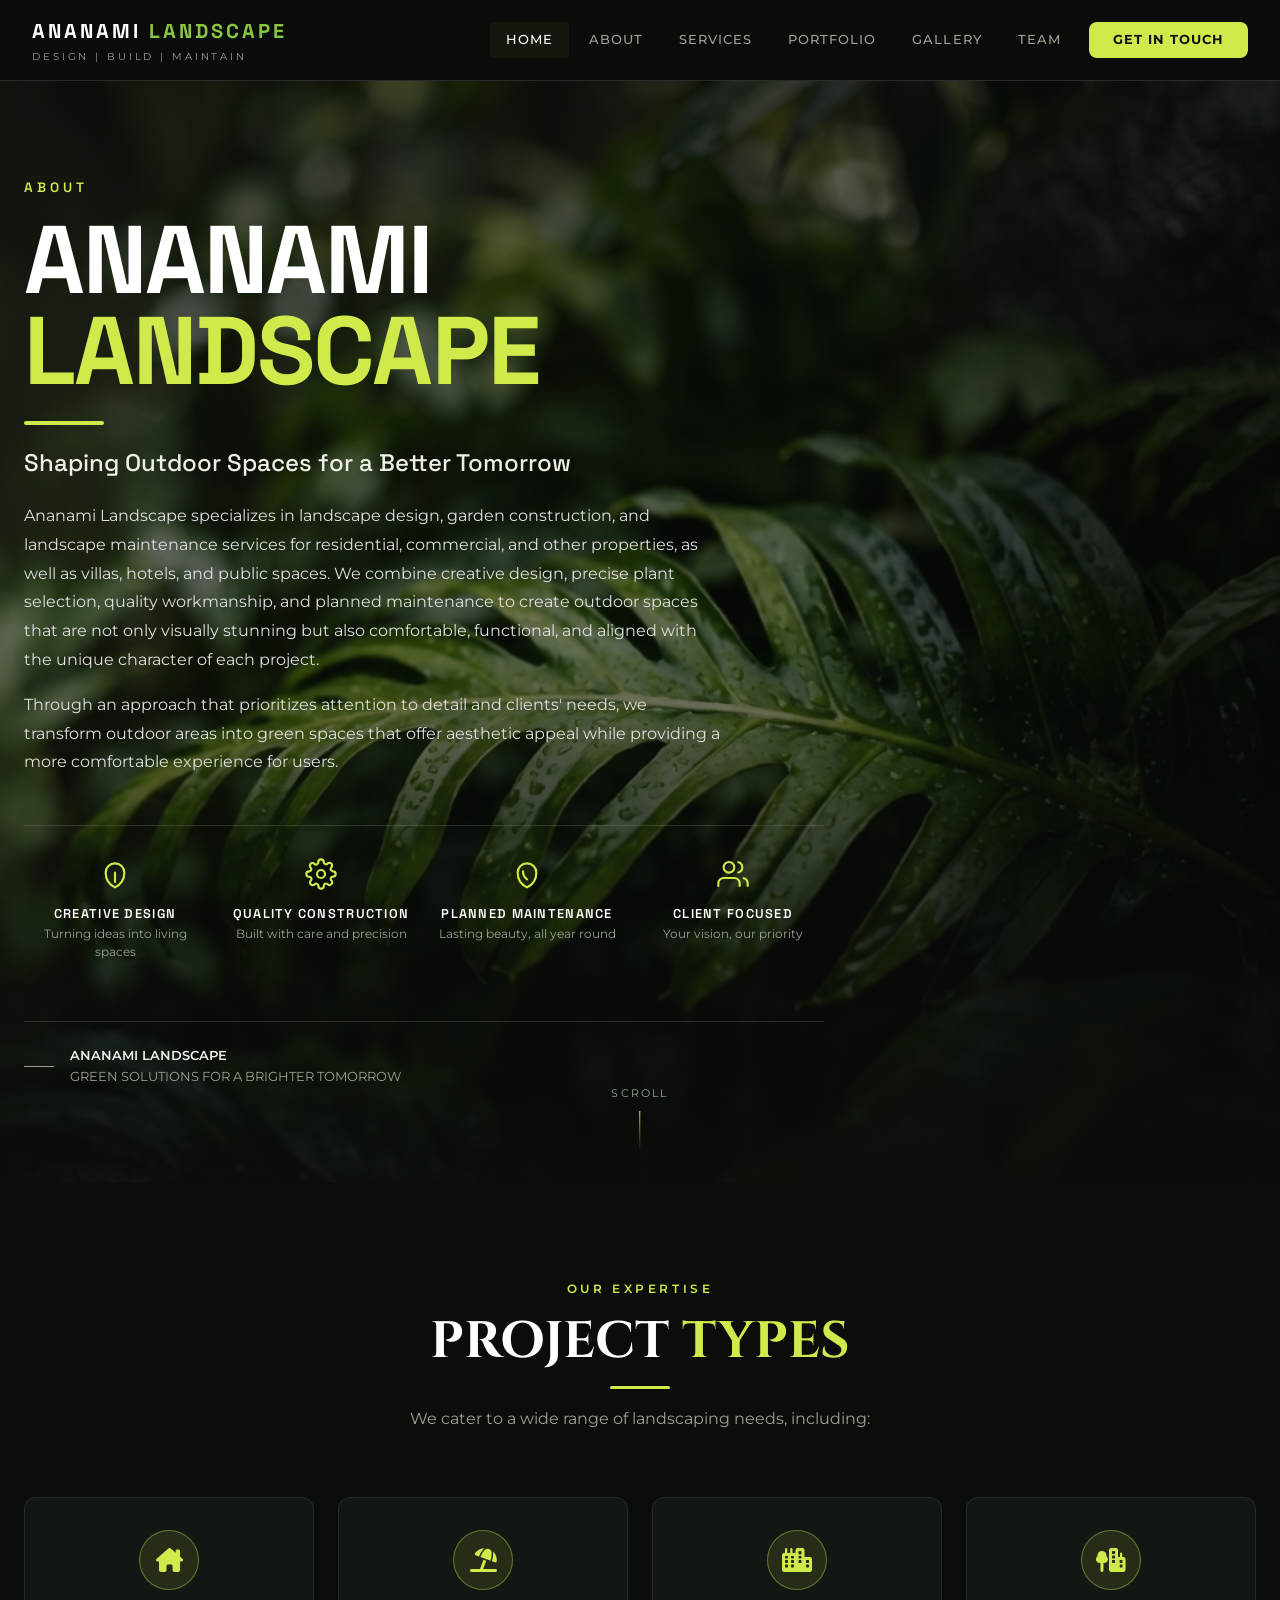
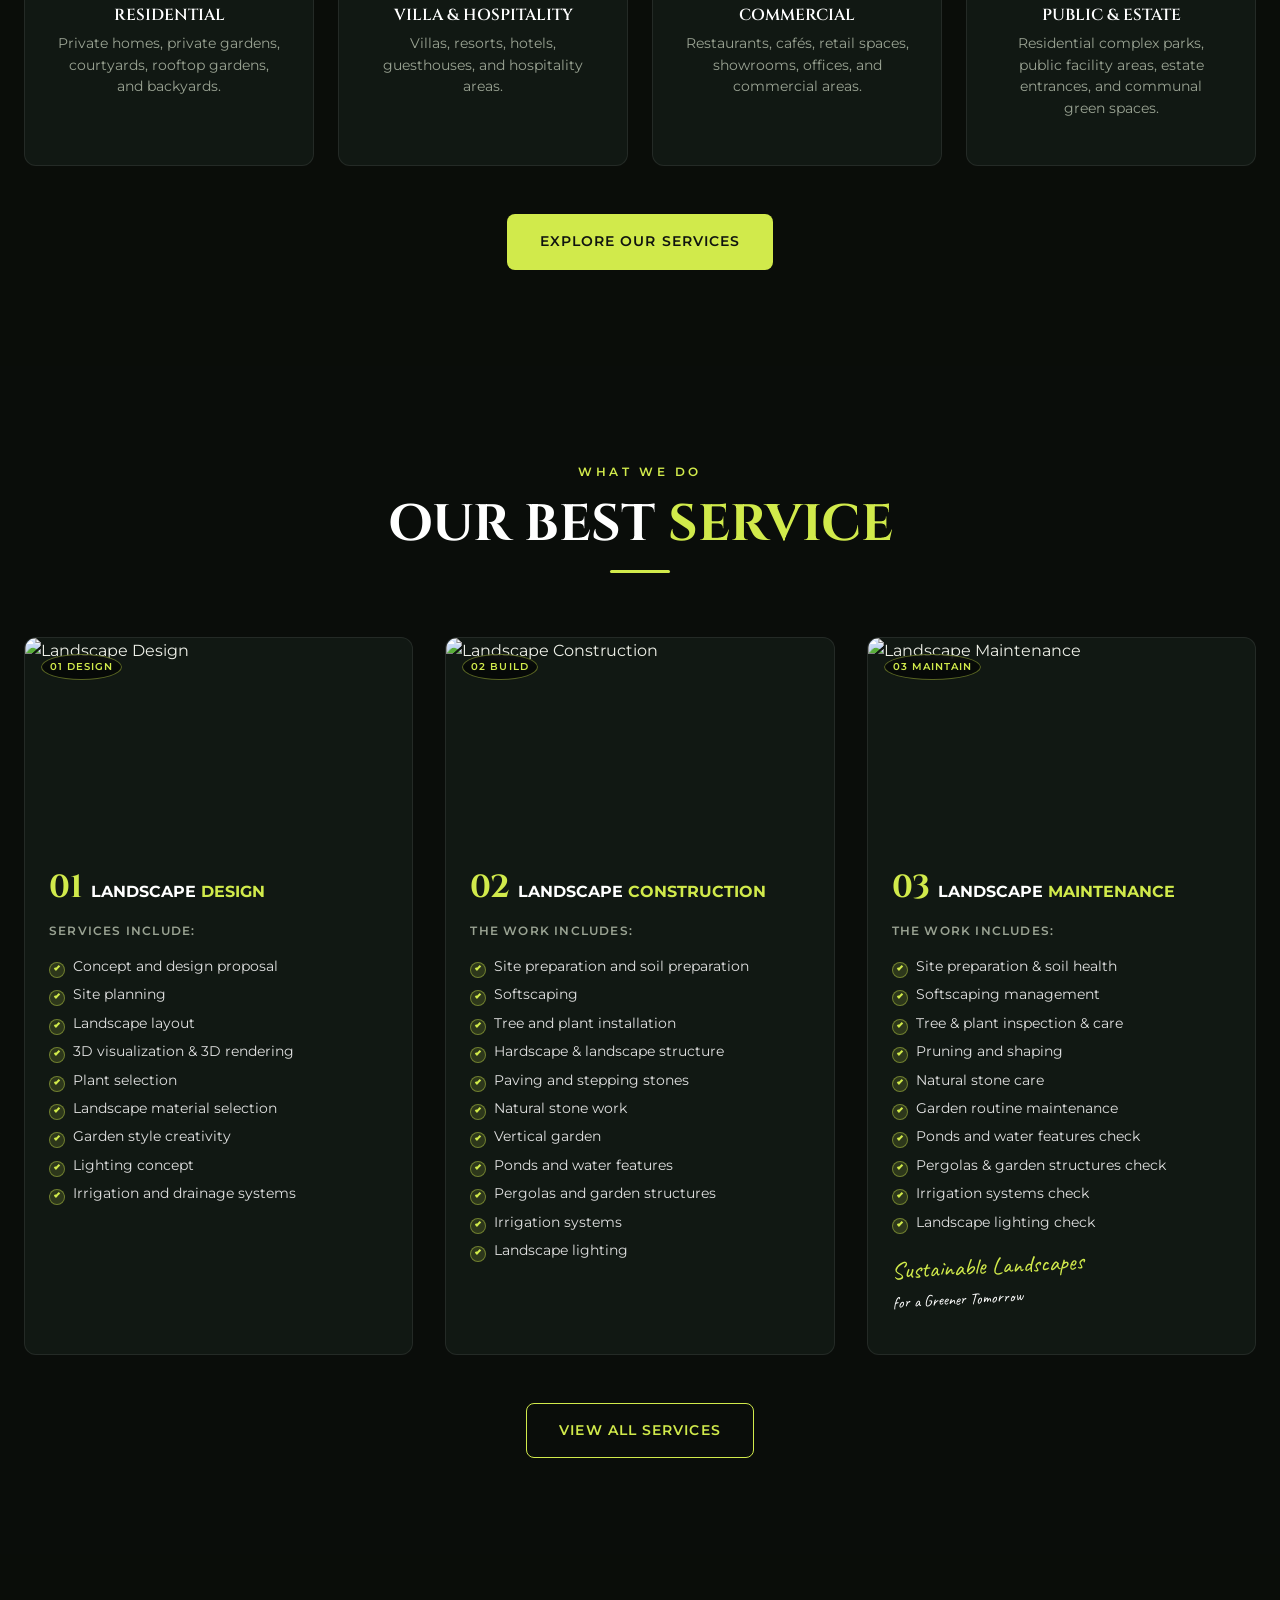
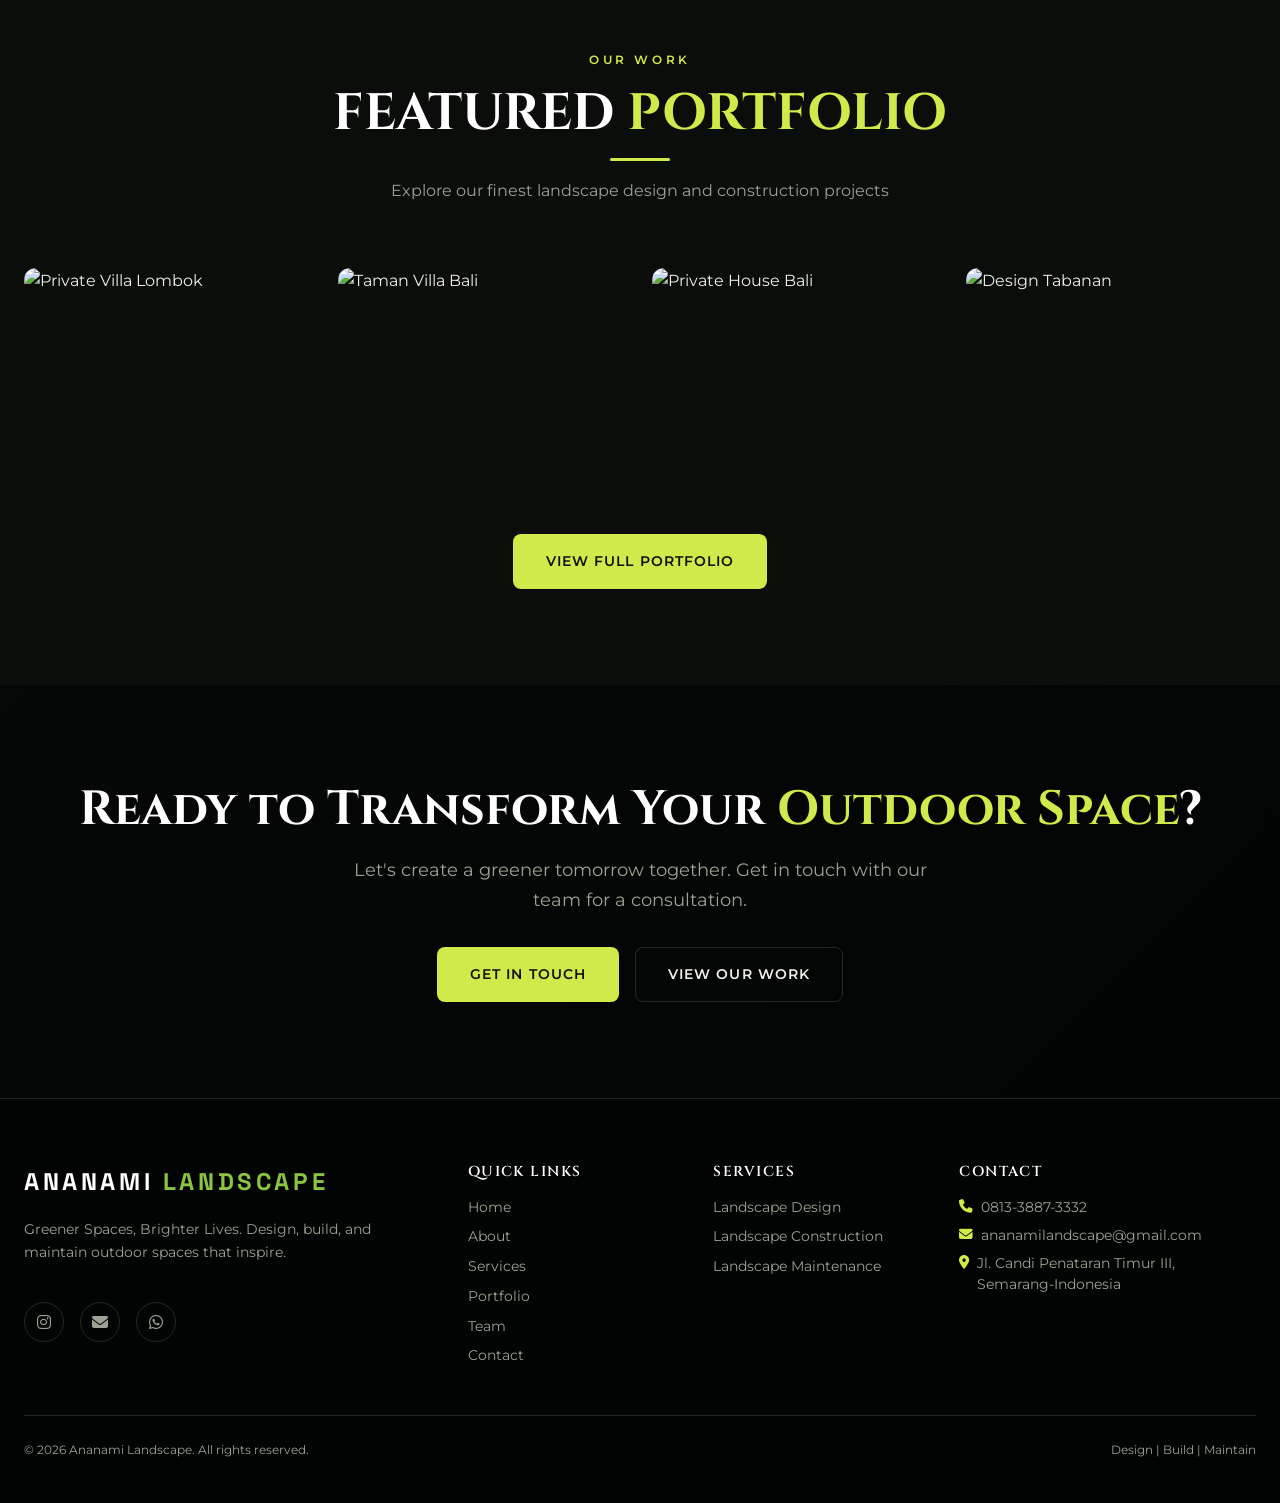
==== index.html @ 14490054 "commit first" ====
<!DOCTYPE html>
<html lang="en">
<head>
  <meta charset="UTF-8">
  <meta name="viewport" content="width=device-width, initial-scale=1.0">
  <title>Ananami Landscape — Greener Spaces, Brighter Lives</title>
  <meta name="description" content="Ananami Landscape specializes in landscape design, garden construction, and landscape maintenance services for residential, commercial, and public spaces.">

  <!-- Open Graph -->
  <meta property="og:type" content="website">
  <meta property="og:site_name" content="Ananami Landscape">
  <meta property="og:title" content="Ananami Landscape — Greener Spaces, Brighter Lives">
  <meta property="og:description" content="Ananami Landscape specializes in landscape design, garden construction, and landscape maintenance services for residential, commercial, and public spaces.">
  <meta property="og:image" content="https://images.unsplash.com/photo-1580587771525-78b9dba3b914?auto=format&fit=crop&w=1200&q=80">
  <meta property="og:url" content="https://ananamilandscape.com/">

  <!-- Twitter Card -->
  <meta name="twitter:card" content="summary_large_image">
  <meta name="twitter:title" content="Ananami Landscape — Greener Spaces, Brighter Lives">
  <meta name="twitter:description" content="Ananami Landscape specializes in landscape design, garden construction, and landscape maintenance services.">
  <meta name="twitter:image" content="https://images.unsplash.com/photo-1580587771525-78b9dba3b914?auto=format&fit=crop&w=1200&q=80">

  <!-- Favicon -->
  <link rel="icon" type="image/svg+xml" href="assets/images/favicon.svg">

  <!-- Structured Data: Organization -->
  <script type="application/ld+json">
  {
    "@context": "https://schema.org",
    "@type": "Organization",
    "name": "Ananami Landscape",
    "alternateName": "CV Aksara Binar Ananami",
    "url": "https://ananamilandscape.com",
    "logo": "https://ananamilandscape.com/assets/images/logo.png",
    "description": "Ananami Landscape specializes in landscape design, garden construction, and landscape maintenance services for residential, commercial, and public spaces.",
    "address": {
      "@type": "PostalAddress",
      "streetAddress": "Jl. Candi Penataran Timur III",
      "addressLocality": "Semarang",
      "addressCountry": "ID"
    },
    "contactPoint": {
      "@type": "ContactPoint",
      "telephone": "+62813-3887-3332",
      "contactType": "customer service",
      "email": "ananamilandscape@gmail.com"
    },
    "sameAs": [
      "https://instagram.com/ananamilandscape"
    ]
  }
  </script>

  <!-- Fonts -->
  <link rel="preconnect" href="https://fonts.googleapis.com">
  <link rel="preconnect" href="https://fonts.gstatic.com" crossorigin>
  <link href="https://fonts.googleapis.com/css2?family=Alex+Brush&family=Caveat:wght@600;700&family=Cinzel:wght@400;600;700;800&family=Inter:wght@300;400;500;600&family=Montserrat:wght@300;400;500;600;700&family=Playfair+Display:ital,wght@0,400;0,600;0,700;1,400&family=Plus+Jakarta+Sans:wght@300;400;500;600;700&family=Space+Grotesk:wght@400;500;600;700&display=swap" rel="stylesheet" media="print" onload="this.media='all'">
  <noscript><link href="https://fonts.googleapis.com/css2?family=Alex+Brush&family=Caveat:wght@600;700&family=Cinzel:wght@400;600;700;800&family=Inter:wght@300;400;500;600&family=Montserrat:wght@300;400;500;600;700&family=Playfair+Display:ital,wght@0,400;0,600;0,700;1,400&family=Plus+Jakarta+Sans:wght@300;400;500;600;700&family=Space+Grotesk:wght@400;500;600;700&display=swap" rel="stylesheet"></noscript>

  <!-- Font Awesome -->
  <link rel="stylesheet" href="https://cdnjs.cloudflare.com/ajax/libs/font-awesome/6.4.0/css/all.min.css">

  <!-- CSS -->
  <link rel="stylesheet" href="assets/css/tokens.css">
  <link rel="stylesheet" href="assets/css/base.css">
  <link rel="stylesheet" href="assets/css/components.css">
  <link rel="stylesheet" href="assets/css/pages.css">
</head>
<body>
  <!-- Skip Navigation -->
  <a href="#main-content" class="skip-nav">Skip to main content</a>

  <!-- =========================================================
     HEADER
     ========================================================= -->
  <header class="site-header" id="siteHeader">
    <div class="site-header__inner">
      <a href="index.html" class="site-logo">
        <span class="site-logo__brand">ANANAMI <span>LANDSCAPE</span></span>
        <span class="site-logo__tagline">Design | Build | Maintain</span>
      </a>

      <nav class="site-nav" id="siteNav" aria-label="Main navigation">
        <a href="index.html" class="active">Home</a>
        <a href="about.html">About</a>
        <a href="services.html">Services</a>
        <a href="portfolio.html">Portfolio</a>
        <a href="gallery.html">Gallery</a>
        <a href="team.html">Team</a>
        <a href="contact.html" class="nav-cta">Get In Touch</a>
      </nav>

      <button class="nav-toggle" id="navToggle" aria-label="Toggle navigation" aria-expanded="false" aria-controls="siteNav">
        <span class="nav-toggle__bar"></span>
        <span class="nav-toggle__bar"></span>
        <span class="nav-toggle__bar"></span>
      </button>
    </div>
  </header>
  <div class="nav-backdrop" id="navBackdrop"></div>

  <!-- =========================================================
     MAIN CONTENT
     ========================================================= -->
  <main id="main-content">

    <!-- =========================================================
       HERO SECTION (dari #p1)
       ========================================================= -->
    <section class="hero" id="home">
      <div class="hero__bg">
        <img src="/assets/daun_utama.jpg" alt="Ananami Landscape hero image" class="hero__bg-img">
        <div class="hero__bg-overlay"></div>5
      </div>

      <div class="hero__content container">
        <div class="hero__text">
          <p class="hero__eyebrow" data-reveal>About</p>
          <h1 class="hero__title" data-reveal>
            ANANAMI<br>
            <span class="hero__title-accent">LANDSCAPE</span>
          </h1>
          <div class="hero__divider" data-reveal></div>
          <h2 class="hero__subtitle" data-reveal>Shaping Outdoor Spaces for a Better Tomorrow</h2>
          <p class="hero__description" data-reveal>
            Ananami Landscape specializes in landscape design, garden construction, and landscape maintenance services for residential, commercial, and other properties, as well as villas, hotels, and public spaces. We combine creative design, precise plant selection, quality workmanship, and planned maintenance to create outdoor spaces that are not only visually stunning but also comfortable, functional, and aligned with the unique character of each project.
          </p>
          <p class="hero__description" data-reveal>
            Through an approach that prioritizes attention to detail and clients' needs, we transform outdoor areas into green spaces that offer aesthetic appeal while providing a more comfortable experience for users.
          </p>

          <div class="hero__features" data-reveal>
            <div class="hero__feature">
              <svg viewBox="0 0 24 24" fill="none" stroke="currentColor" stroke-width="1.6" stroke-linecap="round" stroke-linejoin="round">
                <path d="M12 22c-4-2-7-6-7-11a7 7 0 0 1 14 0c0 5-3 9-7 11Z"/>
                <path d="M12 11v7"/>
              </svg>
              <h4>CREATIVE DESIGN</h4>
              <p>Turning ideas into living spaces</p>
            </div>
            <div class="hero__feature">
              <svg viewBox="0 0 24 24" fill="none" stroke="currentColor" stroke-width="1.6" stroke-linecap="round" stroke-linejoin="round">
                <circle cx="12" cy="12" r="3"/>
                <path d="M19.4 15a1.65 1.65 0 0 0 .33 1.82l.06.06a2 2 0 1 1-2.83 2.83l-.06-.06a1.65 1.65 0 0 0-1.82-.33 1.65 1.65 0 0 0-1 1.51V21a2 2 0 0 1-4 0v-.09a1.65 1.65 0 0 0-1-1.51 1.65 1.65 0 0 0-1.82.33l-.06.06a2 2 0 1 1-2.83-2.83l.06-.06a1.65 1.65 0 0 0 .33-1.82 1.65 1.65 0 0 0-1.51-1H3a2 2 0 0 1 0-4h.09a1.65 1.65 0 0 0 1.51-1 1.65 1.65 0 0 0-.33-1.82l-.06-.06a2 2 0 1 1 2.83-2.83l.06.06a1.65 1.65 0 0 0 1.82.33H9a1.65 1.65 0 0 0 1-1.51V3a2 2 0 0 1 4 0v.09a1.65 1.65 0 0 0 1 1.51 1.65 1.65 0 0 0 1.82-.33l.06-.06a2 2 0 1 1 2.83 2.83l-.06.06a1.65 1.65 0 0 0-.33 1.82V9c.36.36.86.6 1.51 1H21a2 2 0 0 1 0 4h-.09a1.65 1.65 0 0 0-1.51 1Z"/>
              </svg>
              <h4>QUALITY CONSTRUCTION</h4>
              <p>Built with care and precision</p>
            </div>
            <div class="hero__feature">
              <svg viewBox="0 0 24 24" fill="none" stroke="currentColor" stroke-width="1.6" stroke-linecap="round" stroke-linejoin="round">
                <path d="M12 22c-4-2-7-6-7-11a7 7 0 0 1 14 0c0 5-3 9-7 11Z"/>
                <path d="M9 10c0 3 1.5 5 3 6"/>
              </svg>
              <h4>PLANNED MAINTENANCE</h4>
              <p>Lasting beauty, all year round</p>
            </div>
            <div class="hero__feature">
              <svg viewBox="0 0 24 24" fill="none" stroke="currentColor" stroke-width="1.6" stroke-linecap="round" stroke-linejoin="round">
                <path d="M17 21v-2a4 4 0 0 0-4-4H5a4 4 0 0 0-4 4v2"/>
                <circle cx="9" cy="7" r="4"/>
                <path d="M23 21v-2a4 4 0 0 0-3-3.87"/>
                <path d="M16 3.13a4 4 0 0 1 0 7.75"/>
              </svg>
              <h4>CLIENT FOCUSED</h4>
              <p>Your vision, our priority</p>
            </div>
          </div>

          <div class="hero__footer" data-reveal>
            <span class="hero__footer-dash"></span>
            <span class="hero__footer-text">
              <strong>ANANAMI LANDSCAPE</strong><br>
              GREEN SOLUTIONS FOR A BRIGHTER TOMORROW
            </span>
          </div>
        </div>
      </div>

      <div class="hero__scroll-indicator">
        <span>Scroll</span>
        <div class="hero__scroll-line"></div>
      </div>
    </section>

    <!-- =========================================================
       PROJECT TYPES PREVIEW (dari #p3)
       ========================================================= -->
    <section class="section project-types" id="project-types">
      <div class="container">
        <div class="section-header">
          <p class="section-header__eyebrow">Our Expertise</p>
          <h2 class="section-header__title">PROJECT <span>TYPES</span></h2>
          <div class="section-header__divider"></div>
          <p class="section-header__subtitle">We cater to a wide range of landscaping needs, including:</p>
        </div>

        <div class="project-types__grid">
          <div class="project-types__item" data-reveal>
            <div class="project-types__icon">
              <i class="fa-solid fa-house-chimney"></i>
            </div>
            <h3>RESIDENTIAL</h3>
            <p>Private homes, private gardens, courtyards, rooftop gardens, and backyards.</p>
          </div>
          <div class="project-types__item" data-reveal>
            <div class="project-types__icon">
              <i class="fa-solid fa-umbrella-beach"></i>
            </div>
            <h3>VILLA & HOSPITALITY</h3>
            <p>Villas, resorts, hotels, guesthouses, and hospitality areas.</p>
          </div>
          <div class="project-types__item" data-reveal>
            <div class="project-types__icon">
              <i class="fa-solid fa-city"></i>
            </div>
            <h3>COMMERCIAL</h3>
            <p>Restaurants, cafés, retail spaces, showrooms, offices, and commercial areas.</p>
          </div>
          <div class="project-types__item" data-reveal>
            <div class="project-types__icon">
              <i class="fa-solid fa-tree-city"></i>
            </div>
            <h3>PUBLIC & ESTATE</h3>
            <p>Residential complex parks, public facility areas, estate entrances, and communal green spaces.</p>
          </div>
        </div>

        <div class="project-types__cta" data-reveal>
          <a href="services.html" class="btn btn--primary">Explore Our Services</a>
        </div>
      </div>
    </section>

    <!-- =========================================================
       SERVICES PREVIEW (dari #p4)
       ========================================================= -->
    <section class="section services-preview" id="services-preview">
      <div class="container">
        <div class="section-header">
          <p class="section-header__eyebrow">What We Do</p>
          <h2 class="section-header__title">OUR BEST <span>SERVICE</span></h2>
          <div class="section-header__divider"></div>
        </div>

        <div class="services-preview__grid">
          <!-- Service 01: Landscape Design -->
          <article class="service-card" data-reveal>
            <div class="service-card__image">
              <img src="https://images.unsplash.com/photo-1585320806297-9794b3e4eeae?q=80&w=800&auto=format&fit=crop" alt="Landscape Design" loading="lazy">
              <span class="service-card__badge">01 DESIGN</span>
            </div>
            <div class="service-card__body">
              <div class="service-card__header">
                <span class="service-card__number">01</span>
                <h3>LANDSCAPE <span>DESIGN</span></h3>
              </div>
              <p class="service-card__label">Services Include:</p>
              <ul class="service-card__list">
                <li>Concept and design proposal</li>
                <li>Site planning</li>
                <li>Landscape layout</li>
                <li>3D visualization & 3D rendering</li>
                <li>Plant selection</li>
                <li>Landscape material selection</li>
                <li>Garden style creativity</li>
                <li>Lighting concept</li>
                <li>Irrigation and drainage systems</li>
              </ul>
            </div>
          </article>

          <!-- Service 02: Landscape Construction -->
          <article class="service-card" data-reveal>
            <div class="service-card__image">
              <img src="https://images.unsplash.com/photo-1600585154340-be6161a56a0c?q=80&w=800&auto=format&fit=crop" alt="Landscape Construction" loading="lazy">
              <span class="service-card__badge">02 BUILD</span>
            </div>
            <div class="service-card__body">
              <div class="service-card__header">
                <span class="service-card__number">02</span>
                <h3>LANDSCAPE <span>CONSTRUCTION</span></h3>
              </div>
              <p class="service-card__label">The work includes:</p>
              <ul class="service-card__list">
                <li>Site preparation and soil preparation</li>
                <li>Softscaping</li>
                <li>Tree and plant installation</li>
                <li>Hardscape & landscape structure</li>
                <li>Paving and stepping stones</li>
                <li>Natural stone work</li>
                <li>Vertical garden</li>
                <li>Ponds and water features</li>
                <li>Pergolas and garden structures</li>
                <li>Irrigation systems</li>
                <li>Landscape lighting</li>
              </ul>
            </div>
          </article>

          <!-- Service 03: Landscape Maintenance -->
          <article class="service-card" data-reveal>
            <div class="service-card__image">
              <img src="https://images.unsplash.com/photo-1592417817098-8f3d6ef23a28?q=80&w=800&auto=format&fit=crop" alt="Landscape Maintenance" loading="lazy">
              <span class="service-card__badge">03 MAINTAIN</span>
            </div>
            <div class="service-card__body">
              <div class="service-card__header">
                <span class="service-card__number">03</span>
                <h3>LANDSCAPE <span>MAINTENANCE</span></h3>
              </div>
              <p class="service-card__label">The work includes:</p>
              <ul class="service-card__list">
                <li>Site preparation & soil health</li>
                <li>Softscaping management</li>
                <li>Tree & plant inspection & care</li>
                <li>Pruning and shaping</li>
                <li>Natural stone care</li>
                <li>Garden routine maintenance</li>
                <li>Ponds and water features check</li>
                <li>Pergolas & garden structures check</li>
                <li>Irrigation systems check</li>
                <li>Landscape lighting check</li>
              </ul>
              <p class="service-card__script">Sustainable Landscapes<br><span>for a Greener Tomorrow</span></p>
            </div>
          </article>
        </div>

        <div class="services-preview__cta" data-reveal>
          <a href="services.html" class="btn btn--outline">View All Services</a>
        </div>
      </div>
    </section>

    <!-- =========================================================
       PORTFOLIO PREVIEW (dari #p5-#p12)
       ========================================================= -->
    <section class="section portfolio-preview" id="portfolio-preview">
      <div class="container">
        <div class="section-header">
          <p class="section-header__eyebrow">Our Work</p>
          <h2 class="section-header__title">FEATURED <span>PORTFOLIO</span></h2>
          <div class="section-header__divider"></div>
          <p class="section-header__subtitle">Explore our finest landscape design and construction projects</p>
        </div>

        <div class="portfolio-preview__grid">
          <article class="portfolio-card" data-reveal>
            <div class="portfolio-card__image">
              <img src="https://images.unsplash.com/photo-1600596542815-ffad4c1539a9?ixlib=rb-4.0.3&auto=format&fit=crop&w=800&q=80" alt="Private Villa Lombok" loading="lazy">
              <div class="portfolio-card__overlay">
                <span class="portfolio-card__number">01</span>
                <h3>PRIVATE VILLA</h3>
                <p>LOMBOK, INDONESIA</p>
              </div>
            </div>
          </article>

          <article class="portfolio-card" data-reveal>
            <div class="portfolio-card__image">
              <img src="https://images.unsplash.com/photo-1582268611958-ebfd161ef9cf?ixlib=rb-4.0.3&auto=format&fit=crop&w=800&q=80" alt="Taman Villa Bali" loading="lazy">
              <div class="portfolio-card__overlay">
                <span class="portfolio-card__number">02</span>
                <h3>TAMAN VILLA</h3>
                <p>CIPUTRA RESORT BALI</p>
              </div>
            </div>
          </article>

          <article class="portfolio-card" data-reveal>
            <div class="portfolio-card__image">
              <img src="https://images.unsplash.com/photo-1580587771525-78b9dba3b914?auto=format&fit=crop&w=800&q=85" alt="Private House Bali" loading="lazy">
              <div class="portfolio-card__overlay">
                <span class="portfolio-card__number">03</span>
                <h3>PRIVATE HOUSE</h3>
                <p>BALI</p>
              </div>
            </div>
          </article>

          <article class="portfolio-card" data-reveal>
            <div class="portfolio-card__image">
              <img src="https://images.unsplash.com/photo-1584622650111-993a426fbf0a?auto=format&fit=crop&w=800&q=80" alt="Design Tabanan" loading="lazy">
              <div class="portfolio-card__overlay">
                <span class="portfolio-card__number">04</span>
                <h3>LANDSCAPE DESIGN</h3>
                <p>TABANAN, BALI</p>
              </div>
            </div>
          </article>
        </div>

        <div class="portfolio-preview__cta" data-reveal>
          <a href="portfolio.html" class="btn btn--primary">View Full Portfolio</a>
        </div>
      </div>
    </section>

    <!-- =========================================================
       CTA SECTION
       ========================================================= -->
    <section class="section cta-section" id="cta">
      <div class="container">
        <div class="cta-section__content" data-reveal>
          <h2>Ready to Transform Your <span>Outdoor Space</span>?</h2>
          <p>Let's create a greener tomorrow together. Get in touch with our team for a consultation.</p>
          <div class="cta-section__actions">
            <a href="contact.html" class="btn btn--primary">Get In Touch</a>
            <a href="portfolio.html" class="btn btn--ghost">View Our Work</a>
          </div>
        </div>
      </div>
    </section>

  </main>

  <!-- =========================================================
     FOOTER (dari #p16 - Thank You)
     ========================================================= -->
  <footer class="site-footer">
    <div class="site-footer__inner">
      <div class="site-footer__brand">
        <div class="site-footer__logo">ANANAMI <span>LANDSCAPE</span></div>
        <p class="site-footer__tagline">Greener Spaces, Brighter Lives. Design, build, and maintain outdoor spaces that inspire.</p>
        <div class="site-footer__social">
          <a href="https://instagram.com/ananamilandscape" target="_blank" aria-label="Instagram"><i class="fa-brands fa-instagram"></i></a>
          <a href="mailto:ananamilandscape@gmail.com" aria-label="Email"><i class="fa-solid fa-envelope"></i></a>
          <a href="https://wa.me/6281338873332" target="_blank" aria-label="WhatsApp"><i class="fa-brands fa-whatsapp"></i></a>
        </div>
      </div>

      <div>
        <h4 class="site-footer__heading">Quick Links</h4>
        <div class="site-footer__links">
          <a href="index.html">Home</a>
          <a href="about.html">About</a>
          <a href="services.html">Services</a>
          <a href="portfolio.html">Portfolio</a>
          <a href="team.html">Team</a>
          <a href="contact.html">Contact</a>
        </div>
      </div>

      <div>
        <h4 class="site-footer__heading">Services</h4>
        <div class="site-footer__links">
          <a href="services.html">Landscape Design</a>
          <a href="services.html">Landscape Construction</a>
          <a href="services.html">Landscape Maintenance</a>
        </div>
      </div>

      <div>
        <h4 class="site-footer__heading">Contact</h4>
        <div class="site-footer__contact">
          <div class="site-footer__contact-item">
            <i class="fa-solid fa-phone"></i>
            <span>0813-3887-3332</span>
          </div>
          <div class="site-footer__contact-item">
            <i class="fa-solid fa-envelope"></i>
            <span>ananamilandscape@gmail.com</span>
          </div>
          <div class="site-footer__contact-item">
            <i class="fa-solid fa-location-dot"></i>
            <span>Jl. Candi Penataran Timur III, Semarang-Indonesia</span>
          </div>
        </div>
      </div>
    </div>

    <div class="site-footer__bottom">
      <p>&copy; 2026 Ananami Landscape. All rights reserved.</p>
      <p>Design | Build | Maintain</p>
    </div>
  </footer>

  <!-- Back to Top -->
  <button id="backToTop" class="back-to-top" aria-label="Back to top">
    <i class="fa-solid fa-arrow-up"></i>
  </button>

  <!-- Toast -->
  <div id="toast" class="toast" role="status" aria-live="polite"></div>

  <!-- Lightbox -->
  <div id="lightbox" class="lightbox" role="dialog" aria-modal="true" aria-label="Image viewer">
    <button id="lightboxClose" class="lightbox__close" aria-label="Close lightbox">
      <i class="fa-solid fa-xmark"></i>
    </button>
    <img id="lightboxImage" src="" alt="" class="lightbox__image">
  </div>

  <!-- Scripts -->
  <script src="assets/js/main.js"></script>
  <script src="assets/js/components.js"></script>
</body>
</html>
---- assets/css/tokens.css ----
/* =========================================================
   tokens.css — Design tokens terpusat untuk Ananami Landscape
   Diekstrak dari kode existing. JANGAN ubah nilai di sini
   tanpa konfirmasi — ini adalah identitas brand yang dikunci.
   ========================================================= */

:root {
  /* ---------- Color: Background ---------- */
  --bg-primary: #0a0d0a;
  --bg-secondary: #0a0d09;
  --bg-panel: #10140f;
  --bg-card: rgba(20, 29, 23, 0.75);
  --bg-card-solid: #141d17;
  --bg-dark: #050806;
  --bg-darker: #020403;

  /* ---------- Color: Brand / Accent ---------- */
  --green: #8ac541;
  --green-bright: #9fd356;
  --lime: #8bf736;
  --lime-bright: #d1ea4b;
  --lime-glow: #cbf233;
  --lime-dark: #6ec228;

  /* ---------- Color: Text ---------- */
  --text-primary: #eef0e8;
  --text-secondary: #e0e0e0;
  --text-white: #ffffff;
  --text-muted: #9aa393;
  --text-muted-light: #9ba89e;
  --text-dark: #10140f;

  /* ---------- Color: Border / Line ---------- */
  --line: rgba(238, 240, 232, 0.14);
  --line-subtle: rgba(255, 255, 255, 0.08);
  --line-lime: rgba(139, 247, 54, 0.12);
  --line-lime-strong: rgba(209, 234, 75, 0.4);

  /* ---------- Font: Display / Heading ---------- */
  --font-display: 'Cinzel', serif;
  --font-heading: 'Playfair Display', serif;
  --font-brand: 'Space Grotesk', sans-serif;

  /* ---------- Font: Body ---------- */
  --font-body: 'Montserrat', sans-serif;
  --font-body-alt: 'Plus Jakarta Sans', sans-serif;
  --font-body-base: 'Inter', sans-serif;

  /* ---------- Font: Script / Handwriting ---------- */
  --font-script: 'Alex Brush', cursive;
  --font-handwriting: 'Caveat', cursive;

  /* ---------- Spacing ---------- */
  --space-xs: 4px;
  --space-sm: 8px;
  --space-md: 16px;
  --space-lg: 24px;
  --space-xl: 32px;
  --space-2xl: 48px;
  --space-3xl: 64px;
  --space-4xl: 96px;

  /* ---------- Border Radius ---------- */
  --radius-sm: 4px;
  --radius-md: 8px;
  --radius-lg: 12px;
  --radius-xl: 20px;
  --radius-2xl: 30px;
  --radius-full: 50%;

  /* ---------- Shadow ---------- */
  --shadow-sm: 0 4px 12px rgba(0, 0, 0, 0.3);
  --shadow-md: 0 10px 30px -10px rgba(0, 0, 0, 0.5);
  --shadow-lg: 0 20px 50px rgba(0, 0, 0, 0.8);
  --shadow-xl: 0 30px 60px -30px rgba(0, 0, 0, 0.7);
  --shadow-lime: 0 0 25px rgba(139, 247, 54, 0.15);

  /* ---------- Transitions ---------- */
  --transition-fast: 0.2s ease;
  --transition-base: 0.3s ease;
  --transition-slow: 0.5s cubic-bezier(0.16, 1, 0.3, 1);

  /* ---------- Layout ---------- */
  --container-max: 1400px;
  --container-wide: 1600px;
  --header-height: 80px;

  /* ---------- Z-index ---------- */
  --z-base: 1;
  --z-dropdown: 50;
  --z-sticky: 90;
  --z-overlay: 100;
  --z-modal: 200;
  --z-toast: 300;
}
---- assets/css/base.css ----
/* =========================================================
   base.css — Reset & base styles untuk Ananami Landscape
   ========================================================= */

/* ---------- Reset ---------- */
*,
*::before,
*::after {
  box-sizing: border-box;
  margin: 0;
  padding: 0;
}

/* ---------- HTML & Body ---------- */
html {
  scroll-behavior: smooth;
  -webkit-text-size-adjust: 100%;
}

body {
  background-color: var(--bg-primary);
  color: var(--text-primary);
  font-family: var(--font-body);
  line-height: 1.6;
  -webkit-font-smoothing: antialiased;
  -moz-osx-font-smoothing: grayscale;
  overflow-x: hidden;
}

/* ---------- Typography ---------- */
h1, h2, h3, h4, h5, h6 {
  font-family: var(--font-display);
  font-weight: 700;
  line-height: 1.2;
  color: var(--text-white);
}

p {
  margin-bottom: 1em;
}

a {
  color: inherit;
  text-decoration: none;
  transition: color var(--transition-fast);
}

img {
  max-width: 100%;
  height: auto;
  display: block;
}

ul, ol {
  list-style: none;
}

button {
  font-family: inherit;
  cursor: pointer;
  border: none;
  background: none;
}

input,
textarea,
select {
  font-family: inherit;
  font-size: inherit;
}

/* ---------- Utility Classes ---------- */
.container {
  width: 100%;
  max-width: var(--container-max);
  margin: 0 auto;
  padding: 0 var(--space-lg);
}

.container--wide {
  max-width: var(--container-wide);
}

.sr-only {
  position: absolute;
  width: 1px;
  height: 1px;
  padding: 0;
  margin: -1px;
  overflow: hidden;
  clip: rect(0, 0, 0, 0);
  white-space: nowrap;
  border: 0;
}

/* ---------- Skip Navigation ---------- */
.skip-nav {
  position: absolute;
  top: -100%;
  left: var(--space-md);
  z-index: var(--z-toast);
  padding: var(--space-sm) var(--space-md);
  background: var(--lime-bright);
  color: var(--text-dark);
  font-weight: 600;
  border-radius: var(--radius-sm);
  transition: top var(--transition-fast);
}

.skip-nav:focus {
  top: var(--space-md);
}

/* ---------- Selection ---------- */
::selection {
  background: var(--lime-bright);
  color: var(--text-dark);
}

/* ---------- Scrollbar ---------- */
::-webkit-scrollbar {
  width: 8px;
}

::-webkit-scrollbar-track {
  background: var(--bg-darker);
}

::-webkit-scrollbar-thumb {
  background: var(--bg-panel);
  border-radius: var(--radius-sm);
}

::-webkit-scrollbar-thumb:hover {
  background: var(--lime);
}

/* ---------- Reduced Motion ---------- */
@media (prefers-reduced-motion: reduce) {
  html {
    scroll-behavior: auto;
  }

  *,
  *::before,
  *::after {
    animation-duration: 0.01ms !important;
    animation-iteration-count: 1 !important;
    transition-duration: 0.01ms !important;
  }
}
---- assets/css/components.css ----
/* =========================================================
   components.css — Komponen bersama untuk Ananami Landscape
   Header, Footer, Button, Card, Section Title, Form
   ========================================================= */

/* =========================================================
   HEADER
   ========================================================= */
.site-header {
  position: sticky;
  top: 0;
  z-index: var(--z-sticky);
  background: rgba(10, 13, 10, 0.86);
  backdrop-filter: blur(14px);
  -webkit-backdrop-filter: blur(14px);
  border-bottom: 1px solid var(--line);
  transition: background var(--transition-base), box-shadow var(--transition-base);
}

.site-header.is-scrolled {
  background: rgba(10, 13, 10, 0.95);
  box-shadow: var(--shadow-md);
}

.site-header__inner {
  display: flex;
  align-items: center;
  justify-content: space-between;
  gap: var(--space-lg);
  max-width: var(--container-wide);
  margin: 0 auto;
  padding: var(--space-lg) var(--space-xl);
  height: var(--header-height);
}

/* Logo */
.site-logo {
  display: flex;
  flex-direction: column;
  gap: 2px;
  flex-shrink: 0;
}

.site-logo__brand {
  font-family: var(--font-brand);
  font-size: 1.25rem;
  font-weight: 700;
  letter-spacing: 0.15em;
  color: var(--text-white);
  text-transform: uppercase;
}

.site-logo__brand span {
  color: var(--green);
}

.site-logo__tagline {
  font-size: 0.6rem;
  letter-spacing: 0.3em;
  color: var(--text-muted);
  text-transform: uppercase;
}

/* Navigation */
.site-nav {
  display: flex;
  align-items: center;
  gap: var(--space-xs);
}

.site-nav a {
  position: relative;
  padding: var(--space-sm) var(--space-md);
  font-size: 0.8rem;
  font-weight: 500;
  letter-spacing: 0.08em;
  text-transform: uppercase;
  color: var(--text-muted);
  border-radius: var(--radius-sm);
  transition: color var(--transition-fast), background var(--transition-fast);
}

.site-nav a:hover,
.site-nav a.active {
  color: var(--text-white);
  background: rgba(159, 211, 86, 0.06);
}

.site-nav a.nav-cta {
  margin-left: var(--space-sm);
  padding: var(--space-sm) var(--space-lg);
  background: var(--lime-bright);
  color: var(--text-dark);
  font-weight: 700;
  border-radius: var(--radius-md);
}

.site-nav a.nav-cta:hover {
  background: var(--lime-glow);
  color: var(--text-dark);
}

/* Mobile Nav Toggle */
.nav-toggle {
  display: none;
  flex-direction: column;
  justify-content: center;
  align-items: center;
  gap: 5px;
  width: 48px;
  height: 48px;
  padding: 12px;
  border: 1px solid var(--line);
  border-radius: var(--radius-md);
  background: rgba(16, 20, 15, 0.6);
  cursor: pointer;
  flex-shrink: 0;
  z-index: calc(var(--z-sticky) + 1);
}

.nav-toggle__bar {
  display: block;
  height: 2px;
  width: 100%;
  background: var(--text-primary);
  border-radius: 2px;
  transition: transform var(--transition-fast), opacity var(--transition-fast);
}

.nav-toggle.is-active .nav-toggle__bar:nth-child(1) {
  transform: translateY(7px) rotate(45deg);
}

.nav-toggle.is-active .nav-toggle__bar:nth-child(2) {
  opacity: 0;
}

.nav-toggle.is-active .nav-toggle__bar:nth-child(3) {
  transform: translateY(-7px) rotate(-45deg);
}

/* Mobile Nav Backdrop */
.nav-backdrop {
  display: none;
  position: fixed;
  inset: 0;
  z-index: calc(var(--z-sticky) - 1);
  background: rgba(0, 0, 0, 0.55);
  opacity: 0;
  transition: opacity var(--transition-base);
  pointer-events: none;
}

.nav-backdrop.is-visible {
  opacity: 1;
  pointer-events: auto;
}

/* =========================================================
   FOOTER
   ========================================================= */
.site-footer {
  position: relative;
  z-index: var(--z-base);
  border-top: 1px solid var(--line);
  background: var(--bg-darker);
  padding: var(--space-3xl) var(--space-lg) var(--space-xl);
}

.site-footer__inner {
  max-width: var(--container-wide);
  margin: 0 auto;
  display: grid;
  grid-template-columns: 2fr 1fr 1fr 1.5fr;
  gap: var(--space-2xl);
}

.site-footer__brand {
  display: flex;
  flex-direction: column;
  gap: var(--space-md);
}

.site-footer__logo {
  font-family: var(--font-brand);
  font-size: 1.5rem;
  font-weight: 700;
  letter-spacing: 0.15em;
  color: var(--text-white);
  text-transform: uppercase;
}

.site-footer__logo span {
  color: var(--green);
}

.site-footer__tagline {
  font-size: 0.85rem;
  color: var(--text-muted);
  line-height: 1.7;
}

.site-footer__social {
  display: flex;
  gap: var(--space-md);
  margin-top: var(--space-sm);
}

.site-footer__social a {
  display: flex;
  align-items: center;
  justify-content: center;
  width: 40px;
  height: 40px;
  border: 1px solid var(--line);
  border-radius: var(--radius-full);
  color: var(--text-muted);
  transition: all var(--transition-fast);
}

.site-footer__social a:hover {
  border-color: var(--lime-bright);
  color: var(--lime-bright);
}

.site-footer__heading {
  font-family: var(--font-display);
  font-size: 0.9rem;
  font-weight: 600;
  letter-spacing: 0.1em;
  text-transform: uppercase;
  color: var(--text-white);
  margin-bottom: var(--space-md);
}

.site-footer__links {
  display: flex;
  flex-direction: column;
  gap: var(--space-sm);
}

.site-footer__links a {
  font-size: 0.85rem;
  color: var(--text-muted);
  transition: color var(--transition-fast);
}

.site-footer__links a:hover {
  color: var(--lime-bright);
}

.site-footer__contact {
  display: flex;
  flex-direction: column;
  gap: var(--space-sm);
}

.site-footer__contact-item {
  display: flex;
  align-items: flex-start;
  gap: var(--space-sm);
  font-size: 0.85rem;
  color: var(--text-muted);
  line-height: 1.5;
}

.site-footer__contact-item i {
  color: var(--lime-bright);
  margin-top: 3px;
  flex-shrink: 0;
}

.site-footer__bottom {
  max-width: var(--container-wide);
  margin: var(--space-2xl) auto 0;
  padding-top: var(--space-lg);
  border-top: 1px solid var(--line);
  display: flex;
  justify-content: space-between;
  align-items: center;
  font-size: 0.75rem;
  color: var(--text-muted);
}

/* =========================================================
   BUTTON
   ========================================================= */
.btn {
  display: inline-flex;
  align-items: center;
  justify-content: center;
  gap: var(--space-sm);
  padding: var(--space-md) var(--space-xl);
  font-family: var(--font-body);
  font-size: 0.85rem;
  font-weight: 600;
  letter-spacing: 0.08em;
  text-transform: uppercase;
  border-radius: var(--radius-md);
  border: 1px solid transparent;
  cursor: pointer;
  transition: all var(--transition-fast);
  white-space: nowrap;
}

.btn--primary {
  background: var(--lime-bright);
  color: var(--text-dark);
}

.btn--primary:hover {
  background: var(--lime-glow);
  box-shadow: 0 0 25px rgba(209, 234, 75, 0.3);
  transform: translateY(-2px);
}

.btn--outline {
  background: transparent;
  color: var(--lime-bright);
  border-color: var(--lime-bright);
}

.btn--outline:hover {
  background: var(--lime-bright);
  color: var(--text-dark);
}

.btn--ghost {
  background: transparent;
  color: var(--text-primary);
  border-color: var(--line);
}

.btn--ghost:hover {
  border-color: var(--lime-bright);
  color: var(--lime-bright);
}

/* =========================================================
   CARD
   ========================================================= */
.card {
  background: var(--bg-card);
  border: 1px solid var(--line-subtle);
  border-radius: var(--radius-lg);
  overflow: hidden;
  transition: all var(--transition-slow);
}

.card:hover {
  border-color: var(--line-lime-strong);
  transform: translateY(-4px);
  box-shadow: var(--shadow-lg);
}

.card__image {
  position: relative;
  overflow: hidden;
  aspect-ratio: 16 / 10;
}

.card__image img {
  width: 100%;
  height: 100%;
  object-fit: cover;
  transition: transform var(--transition-slow);
}

.card:hover .card__image img {
  transform: scale(1.05);
}

.card__body {
  padding: var(--space-lg);
}

.card__title {
  font-family: var(--font-display);
  font-size: 1.1rem;
  font-weight: 600;
  color: var(--text-white);
  margin-bottom: var(--space-sm);
}

.card__text {
  font-size: 0.85rem;
  color: var(--text-muted);
  line-height: 1.6;
}

/* =========================================================
   SECTION TITLE
   ========================================================= */
.section-header {
  text-align: center;
  margin-bottom: var(--space-3xl);
}

.section-header__eyebrow {
  font-family: var(--font-body);
  font-size: 0.75rem;
  font-weight: 600;
  letter-spacing: 0.3em;
  text-transform: uppercase;
  color: var(--lime-bright);
  margin-bottom: var(--space-md);
}

.section-header__title {
  font-family: var(--font-display);
  font-size: clamp(2rem, 4vw, 3.5rem);
  font-weight: 700;
  color: var(--text-white);
  line-height: 1.1;
  margin-bottom: var(--space-md);
}

.section-header__title span {
  color: var(--lime-bright);
}

.section-header__divider {
  width: 60px;
  height: 3px;
  background: var(--lime-bright);
  margin: 0 auto var(--space-md);
  border-radius: 2px;
}

.section-header__subtitle {
  font-size: 1rem;
  color: var(--text-muted);
  max-width: 600px;
  margin: 0 auto;
  line-height: 1.7;
}

/* =========================================================
   FORM
   ========================================================= */
.form {
  display: flex;
  flex-direction: column;
  gap: var(--space-lg);
}

.form__group {
  display: flex;
  flex-direction: column;
  gap: var(--space-sm);
}

.form__label {
  font-size: 0.8rem;
  font-weight: 600;
  letter-spacing: 0.08em;
  text-transform: uppercase;
  color: var(--text-muted);
}

.form__input,
.form__textarea {
  width: 100%;
  padding: var(--space-md) var(--space-lg);
  background: var(--bg-card);
  border: 1px solid var(--line-subtle);
  border-radius: var(--radius-md);
  color: var(--text-primary);
  font-size: 0.95rem;
  transition: border-color var(--transition-fast), box-shadow var(--transition-fast);
}

.form__input:focus,
.form__textarea:focus {
  outline: none;
  border-color: var(--lime-bright);
  box-shadow: 0 0 0 3px rgba(209, 234, 75, 0.15);
}

.form__input::placeholder,
.form__textarea::placeholder {
  color: var(--text-muted);
  opacity: 0.6;
}

.form__textarea {
  min-height: 150px;
  resize: vertical;
}

.form__submit {
  align-self: flex-start;
}

.form__error {
  display: block;
  font-size: 0.75rem;
  color: #ff6b6b;
  margin-top: var(--space-xs);
  min-height: 1em;
}

.form__input.is-error,
.form__textarea.is-error {
  border-color: #ff6b6b;
}

.form__input.is-error:focus,
.form__textarea.is-error:focus {
  box-shadow: 0 0 0 3px rgba(255, 107, 107, 0.15);
}

.form__status {
  margin-top: var(--space-md);
  padding: var(--space-md);
  border-radius: var(--radius-md);
  font-size: 0.85rem;
  font-weight: 500;
  display: none;
}

.form__status.is-success {
  display: block;
  background: rgba(209, 234, 75, 0.1);
  border: 1px solid var(--line-lime-strong);
  color: var(--lime-bright);
}

.form__status.is-error {
  display: block;
  background: rgba(255, 107, 107, 0.1);
  border: 1px solid rgba(255, 107, 107, 0.3);
  color: #ff6b6b;
}

.required {
  color: #ff6b6b;
}

/* =========================================================
   MODAL
   ========================================================= */
.modal {
  position: fixed;
  inset: 0;
  z-index: var(--z-modal);
  display: flex;
  align-items: center;
  justify-content: center;
  padding: var(--space-lg);
  background: rgba(0, 0, 0, 0.85);
  backdrop-filter: blur(8px);
  opacity: 0;
  pointer-events: none;
  transition: opacity var(--transition-base);
}

.modal.is-active {
  opacity: 1;
  pointer-events: auto;
}

.modal__content {
  position: relative;
  width: 100%;
  max-width: 800px;
  max-height: 90vh;
  overflow-y: auto;
  background: var(--bg-panel);
  border: 1px solid var(--line-lime-strong);
  border-radius: var(--radius-lg);
  padding: var(--space-2xl);
  transform: scale(0.95) translateY(20px);
  transition: transform var(--transition-slow);
}

.modal.is-active .modal__content {
  transform: scale(1) translateY(0);
}

.modal__close {
  position: absolute;
  top: var(--space-md);
  right: var(--space-md);
  width: 40px;
  height: 40px;
  display: flex;
  align-items: center;
  justify-content: center;
  border: 1px solid var(--line);
  border-radius: var(--radius-full);
  color: var(--text-muted);
  font-size: 1.25rem;
  transition: all var(--transition-fast);
}

.modal__close:hover {
  border-color: var(--lime-bright);
  color: var(--lime-bright);
}

/* =========================================================
   TOAST
   ========================================================= */
.toast {
  position: fixed;
  bottom: var(--space-xl);
  left: 50%;
  transform: translateX(-50%) translateY(100px);
  z-index: var(--z-toast);
  padding: var(--space-md) var(--space-xl);
  background: var(--lime-bright);
  color: var(--text-dark);
  font-size: 0.85rem;
  font-weight: 600;
  border-radius: var(--radius-full);
  box-shadow: var(--shadow-lg);
  opacity: 0;
  transition: transform var(--transition-slow), opacity var(--transition-slow);
  pointer-events: none;
}

.toast.is-visible {
  transform: translateX(-50%) translateY(0);
  opacity: 1;
}

/* =========================================================
   RESPONSIVE — HEADER & NAV
   ========================================================= */
@media (max-width: 900px) {
  .nav-toggle {
    display: flex;
  }

  .site-nav {
    position: fixed;
    top: var(--header-height);
    left: 0;
    right: 0;
    bottom: 0;
    z-index: var(--z-sticky);
    flex-direction: column;
    align-items: stretch;
    gap: 0;
    padding: var(--space-lg);
    background: rgba(10, 13, 10, 0.97);
    backdrop-filter: blur(16px);
    border-top: 1px solid var(--line);
    transform: translateY(-8px);
    opacity: 0;
    visibility: hidden;
    pointer-events: none;
    transition: opacity var(--transition-base), transform var(--transition-slow), visibility var(--transition-base);
    overflow-y: auto;
    -webkit-overflow-scrolling: touch;
    height: calc(100vh - var(--header-height));
  }

  .site-nav.is-open {
    transform: translateY(0);
    opacity: 1;
    visibility: visible;
    pointer-events: auto;
  }

  .site-nav a {
    padding: var(--space-lg) var(--space-md);
    font-size: 1rem;
    border-bottom: 1px solid var(--line);
    border-radius: 0;
    display: block;
    text-align: center;
  }

  .site-nav a.nav-cta {
    margin: var(--space-lg) 0 0;
    text-align: center;
    border-radius: var(--radius-md);
  }

  .nav-backdrop {
    display: block;
  }

  body.nav-open {
    overflow: hidden;
  }
}

/* =========================================================
   RESPONSIVE — FOOTER
   ========================================================= */
@media (max-width: 768px) {
  .site-footer__inner {
    grid-template-columns: 1fr;
    gap: var(--space-xl);
  }

  .site-footer__bottom {
    flex-direction: column;
    gap: var(--space-sm);
    text-align: center;
  }
}

/* =========================================================
   RESPONSIVE — SECTION HEADER
   ========================================================= */
@media (max-width: 640px) {
  .section-header {
    margin-bottom: var(--space-2xl);
  }
}
---- assets/css/pages.css ----
/* =========================================================
   pages.css — Styles per halaman untuk Ananami Landscape
   ========================================================= */

/* =========================================================
   HERO SECTION (Beranda)
   ========================================================= */
.hero {
  position: relative;
  min-height: 100vh;
  display: flex;
  align-items: center;
  overflow: hidden;
}

.hero__bg {
  position: absolute;
  inset: 0;
  z-index: 0;
}

.hero__bg-img {
  width: 100%;
  height: 100%;
  object-fit: cover;
}

.hero__bg-overlay {
  position: absolute;
  inset: 0;
  background: linear-gradient(
    180deg,
    rgba(10, 13, 10, 0.7) 0%,
    rgba(10, 13, 10, 0.5) 50%,
    rgba(10, 13, 10, 0.9) 100%
  );
}

.hero__content {
  position: relative;
  z-index: 1;
  padding-top: var(--space-4xl);
  padding-bottom: var(--space-4xl);
}

.hero__text {
  max-width: 800px;
}

.hero__eyebrow {
  font-family: var(--font-brand);
  font-size: 0.85rem;
  font-weight: 600;
  letter-spacing: 0.3em;
  text-transform: uppercase;
  color: var(--lime-bright);
  margin-bottom: var(--space-md);
}

.hero__title {
  font-family: var(--font-brand);
  font-size: clamp(3rem, 8vw, 6rem);
  font-weight: 700;
  line-height: 0.95;
  letter-spacing: -0.02em;
  color: var(--text-white);
  margin-bottom: var(--space-lg);
}

.hero__title-accent {
  color: var(--lime-bright);
  display: block;
}

.hero__divider {
  width: 80px;
  height: 4px;
  background: var(--lime-bright);
  margin-bottom: var(--space-lg);
  border-radius: 2px;
}

.hero__subtitle {
  font-family: var(--font-brand);
  font-size: clamp(1.1rem, 2vw, 1.5rem);
  font-weight: 500;
  color: var(--text-primary);
  margin-bottom: var(--space-lg);
}

.hero__description {
  font-size: 1rem;
  line-height: 1.8;
  color: var(--text-secondary);
  margin-bottom: var(--space-md);
  max-width: 700px;
}

.hero__features {
  display: grid;
  grid-template-columns: repeat(4, 1fr);
  gap: var(--space-lg);
  margin-top: var(--space-2xl);
  padding-top: var(--space-xl);
  border-top: 1px solid var(--line);
}

.hero__feature {
  text-align: center;
}

.hero__feature svg {
  width: 32px;
  height: 32px;
  stroke: var(--lime-bright);
  margin-bottom: var(--space-sm);
}

.hero__feature h4 {
  font-family: var(--font-brand);
  font-size: 0.8rem;
  font-weight: 600;
  letter-spacing: 0.1em;
  color: var(--text-white);
  margin-bottom: var(--space-xs);
}

.hero__feature p {
  font-size: 0.75rem;
  color: var(--text-muted);
  line-height: 1.5;
}

.hero__footer {
  display: flex;
  align-items: center;
  gap: var(--space-md);
  margin-top: var(--space-2xl);
  padding-top: var(--space-lg);
  border-top: 1px solid var(--line);
  font-size: 0.8rem;
  color: var(--text-muted);
}

.hero__footer-dash {
  width: 30px;
  height: 1px;
  background: var(--text-muted);
  flex-shrink: 0;
}

.hero__footer-text strong {
  color: var(--text-primary);
  font-weight: 600;
}

.hero__scroll-indicator {
  position: absolute;
  bottom: var(--space-xl);
  left: 50%;
  transform: translateX(-50%);
  display: flex;
  flex-direction: column;
  align-items: center;
  gap: var(--space-sm);
  z-index: 1;
}

.hero__scroll-indicator span {
  font-size: 0.7rem;
  letter-spacing: 0.2em;
  text-transform: uppercase;
  color: var(--text-muted);
}

.hero__scroll-line {
  width: 1px;
  height: 40px;
  background: linear-gradient(to bottom, var(--lime-bright), transparent);
  animation: scrollPulse 2s ease-in-out infinite;
}

@keyframes scrollPulse {
  0%, 100% { opacity: 0.3; }
  50% { opacity: 1; }
}

/* =========================================================
   PAGE HERO (Halaman Dalam)
   ========================================================= */
.page-hero {
  position: relative;
  padding: var(--space-4xl) 0;
  overflow: hidden;
}

.page-hero__bg {
  position: absolute;
  inset: 0;
  z-index: 0;
}

.page-hero__bg img {
  width: 100%;
  height: 100%;
  object-fit: cover;
}

.page-hero__overlay {
  position: absolute;
  inset: 0;
  background: linear-gradient(
    180deg,
    rgba(10, 13, 10, 0.8) 0%,
    rgba(10, 13, 10, 0.7) 50%,
    rgba(10, 13, 10, 0.95) 100%
  );
}

.page-hero__content {
  position: relative;
  z-index: 1;
  text-align: center;
}

.page-hero__eyebrow {
  font-family: var(--font-body);
  font-size: 0.8rem;
  font-weight: 600;
  letter-spacing: 0.3em;
  text-transform: uppercase;
  color: var(--lime-bright);
  margin-bottom: var(--space-md);
}

.page-hero__title {
  font-family: var(--font-display);
  font-size: clamp(2.5rem, 6vw, 4.5rem);
  font-weight: 700;
  color: var(--text-white);
  line-height: 1.1;
  margin-bottom: var(--space-md);
}

.page-hero__title span {
  color: var(--lime-bright);
}

.page-hero__divider {
  width: 60px;
  height: 3px;
  background: var(--lime-bright);
  margin: 0 auto var(--space-md);
  border-radius: 2px;
}

.page-hero__subtitle {
  font-family: var(--font-brand);
  font-size: 1rem;
  font-weight: 500;
  letter-spacing: 0.2em;
  text-transform: uppercase;
  color: var(--text-muted);
}

/* =========================================================
   SECTION BASE
   ========================================================= */
.section {
  padding: var(--space-4xl) 0;
}

/* =========================================================
   PROJECT TYPES (Beranda)
   ========================================================= */
.project-types {
  background: var(--bg-secondary);
}

.project-types__grid {
  display: grid;
  grid-template-columns: repeat(4, 1fr);
  gap: var(--space-lg);
  margin-top: var(--space-2xl);
}

.project-types__item {
  padding: var(--space-xl);
  background: var(--bg-card);
  border: 1px solid var(--line-subtle);
  border-radius: var(--radius-lg);
  text-align: center;
  transition: all var(--transition-slow);
}

.project-types__item:hover {
  border-color: var(--line-lime-strong);
  transform: translateY(-4px);
  box-shadow: var(--shadow-lg);
}

.project-types__icon {
  width: 60px;
  height: 60px;
  display: flex;
  align-items: center;
  justify-content: center;
  margin: 0 auto var(--space-md);
  background: rgba(209, 234, 75, 0.1);
  border: 1px solid var(--line-lime-strong);
  border-radius: var(--radius-full);
  font-size: 1.5rem;
  color: var(--lime-bright);
}

.project-types__item h3 {
  font-family: var(--font-display);
  font-size: 1rem;
  font-weight: 600;
  color: var(--text-white);
  margin-bottom: var(--space-sm);
}

.project-types__item p {
  font-size: 0.85rem;
  color: var(--text-muted);
  line-height: 1.6;
}

.project-types__cta {
  text-align: center;
  margin-top: var(--space-2xl);
}

/* =========================================================
   SERVICES PREVIEW (Beranda)
   ========================================================= */
.services-preview {
  background: var(--bg-primary);
}

.services-preview__grid {
  display: grid;
  grid-template-columns: repeat(3, 1fr);
  gap: var(--space-xl);
  margin-top: var(--space-2xl);
}

.service-card {
  background: var(--bg-card);
  border: 1px solid var(--line-subtle);
  border-radius: var(--radius-lg);
  overflow: hidden;
  transition: all var(--transition-slow);
}

.service-card:hover {
  border-color: var(--line-lime-strong);
  transform: translateY(-4px);
  box-shadow: var(--shadow-lg);
}

.service-card__image {
  position: relative;
  height: 200px;
  overflow: hidden;
}

.service-card__image img {
  width: 100%;
  height: 100%;
  object-fit: cover;
  transition: transform var(--transition-slow);
}

.service-card:hover .service-card__image img {
  transform: scale(1.05);
}

.service-card__badge {
  position: absolute;
  top: var(--space-md);
  left: var(--space-md);
  padding: var(--space-xs) var(--space-sm);
  background: rgba(0, 0, 0, 0.6);
  backdrop-filter: blur(4px);
  border: 1px solid var(--line-lime-strong);
  border-radius: var(--radius-full);
  font-size: 0.65rem;
  font-weight: 600;
  letter-spacing: 0.1em;
  color: var(--lime-bright);
}

.service-card__body {
  padding: var(--space-lg);
}

.service-card__header {
  display: flex;
  align-items: baseline;
  gap: var(--space-sm);
  margin-bottom: var(--space-sm);
}

.service-card__number {
  font-family: var(--font-display);
  font-size: 2rem;
  font-weight: 700;
  color: var(--lime-bright);
}

.service-card__header h3 {
  font-family: var(--font-body);
  font-size: 1rem;
  font-weight: 700;
  color: var(--text-white);
  text-transform: uppercase;
}

.service-card__header h3 span {
  color: var(--lime-bright);
}

.service-card__label {
  font-size: 0.75rem;
  font-weight: 600;
  letter-spacing: 0.1em;
  text-transform: uppercase;
  color: var(--text-muted);
  margin-bottom: var(--space-md);
}

.service-card__list {
  display: flex;
  flex-direction: column;
  gap: var(--space-sm);
}

.service-card__list li {
  position: relative;
  padding-left: var(--space-lg);
  font-size: 0.85rem;
  color: var(--text-secondary);
  line-height: 1.5;
}

.service-card__list li::before {
  content: '';
  position: absolute;
  left: 0;
  top: 6px;
  width: 16px;
  height: 16px;
  background: rgba(209, 234, 75, 0.15);
  border: 1px solid var(--line-lime-strong);
  border-radius: var(--radius-full);
}

.service-card__list li::after {
  content: '';
  position: absolute;
  left: 5px;
  top: 10px;
  width: 6px;
  height: 3px;
  border-left: 2px solid var(--lime-bright);
  border-bottom: 2px solid var(--lime-bright);
  transform: rotate(-45deg);
}

.service-card__script {
  margin-top: var(--space-md);
  font-family: var(--font-handwriting);
  font-size: 1.5rem;
  color: var(--lime-bright);
  transform: rotate(-3deg);
  line-height: 1.2;
}

.service-card__script span {
  color: var(--text-white);
  font-size: 1rem;
}

.services-preview__cta {
  text-align: center;
  margin-top: var(--space-2xl);
}

/* =========================================================
   PORTFOLIO PREVIEW (Beranda)
   ========================================================= */
.portfolio-preview {
  background: var(--bg-secondary);
}

.portfolio-preview__grid {
  display: grid;
  grid-template-columns: repeat(4, 1fr);
  gap: var(--space-lg);
  margin-top: var(--space-2xl);
}

.portfolio-card {
  position: relative;
  border-radius: var(--radius-lg);
  overflow: hidden;
  aspect-ratio: 4 / 3;
}

.portfolio-card__image {
  position: relative;
  width: 100%;
  height: 100%;
  overflow: hidden;
}

.portfolio-card__image img {
  width: 100%;
  height: 100%;
  object-fit: cover;
  transition: transform var(--transition-slow);
}

.portfolio-card:hover .portfolio-card__image img {
  transform: scale(1.1);
}

.portfolio-card__overlay {
  position: absolute;
  inset: 0;
  display: flex;
  flex-direction: column;
  justify-content: flex-end;
  padding: var(--space-lg);
  background: linear-gradient(to top, rgba(0, 0, 0, 0.9) 0%, transparent 60%);
  opacity: 0;
  transition: opacity var(--transition-base);
}

.portfolio-card:hover .portfolio-card__overlay {
  opacity: 1;
}

.portfolio-card__number {
  font-family: var(--font-display);
  font-size: 2rem;
  font-weight: 700;
  color: var(--lime-bright);
  line-height: 1;
}

.portfolio-card__overlay h3 {
  font-family: var(--font-display);
  font-size: 1.1rem;
  font-weight: 600;
  color: var(--text-white);
  margin-top: var(--space-xs);
}

.portfolio-card__overlay p {
  font-size: 0.75rem;
  color: var(--text-muted);
  letter-spacing: 0.1em;
  text-transform: uppercase;
}

.portfolio-preview__cta {
  text-align: center;
  margin-top: var(--space-2xl);
}

/* =========================================================
   CTA SECTION
   ========================================================= */
.cta-section {
  background: linear-gradient(135deg, var(--bg-dark) 0%, var(--bg-darker) 100%);
  text-align: center;
}

.cta-section__content h2 {
  font-family: var(--font-display);
  font-size: clamp(2rem, 4vw, 3rem);
  font-weight: 700;
  color: var(--text-white);
  margin-bottom: var(--space-md);
}

.cta-section__content h2 span {
  color: var(--lime-bright);
}

.cta-section__content p {
  font-size: 1.1rem;
  color: var(--text-muted);
  max-width: 600px;
  margin: 0 auto var(--space-xl);
  line-height: 1.7;
}

.cta-section__actions {
  display: flex;
  justify-content: center;
  gap: var(--space-md);
  flex-wrap: wrap;
}

/* =========================================================
   ABOUT PAGE
   ========================================================= */
.about-info {
  background: var(--bg-primary);
}

.about-info__grid {
  display: grid;
  grid-template-columns: 1fr 1fr;
  gap: var(--space-3xl);
  align-items: center;
}

.about-info__text p {
  font-size: 1rem;
  line-height: 1.8;
  color: var(--text-secondary);
  margin-bottom: var(--space-md);
}

.about-info__image {
  border-radius: var(--radius-lg);
  overflow: hidden;
  box-shadow: var(--shadow-xl);
}

.about-info__image img {
  width: 100%;
  height: 100%;
  object-fit: cover;
}

/* Legality Section */
.about-legality {
  background: var(--bg-secondary);
}

.legality-grid {
  display: grid;
  grid-template-columns: repeat(2, 1fr);
  gap: var(--space-xl);
  margin-top: var(--space-2xl);
}

.legality-card {
  padding: var(--space-xl);
  background: var(--bg-card);
  border: 1px solid var(--line-subtle);
  border-radius: var(--radius-lg);
  transition: all var(--transition-slow);
}

.legality-card:hover {
  border-color: var(--line-lime-strong);
  transform: translateY(-4px);
  box-shadow: var(--shadow-lg);
}

.legality-card__icon {
  width: 50px;
  height: 50px;
  display: flex;
  align-items: center;
  justify-content: center;
  margin-bottom: var(--space-md);
  background: rgba(209, 234, 75, 0.1);
  border: 1px solid var(--line-lime-strong);
  border-radius: var(--radius-full);
  font-size: 1.25rem;
  color: var(--lime-bright);
}

.legality-card h3 {
  font-family: var(--font-body);
  font-size: 0.85rem;
  font-weight: 700;
  letter-spacing: 0.05em;
  text-transform: uppercase;
  color: var(--text-white);
  margin-bottom: var(--space-md);
  line-height: 1.4;
}

.legality-card__number {
  font-family: var(--font-brand);
  font-size: 1.5rem;
  font-weight: 700;
  color: var(--lime-bright);
  margin-bottom: var(--space-sm);
  letter-spacing: 0.05em;
}

.legality-card__year {
  font-size: 0.85rem;
  font-weight: 600;
  color: var(--lime-bright);
  margin-bottom: var(--space-sm);
}

.legality-card__desc {
  font-size: 0.85rem;
  color: var(--text-muted);
  line-height: 1.6;
}

.legality-card__details {
  display: flex;
  flex-direction: column;
  gap: var(--space-sm);
}

.legality-card__row {
  display: flex;
  justify-content: space-between;
  align-items: center;
  padding-bottom: var(--space-sm);
  border-bottom: 1px solid var(--line-subtle);
  font-size: 0.85rem;
}

.legality-card__row span:first-child {
  color: var(--text-muted);
}

.legality-card__row span:last-child {
  color: var(--text-white);
  font-weight: 500;
  text-align: right;
}

/* Values Row */
.values-row {
  display: grid;
  grid-template-columns: repeat(4, 1fr);
  gap: var(--space-lg);
  margin-top: var(--space-2xl);
  padding-top: var(--space-xl);
  border-top: 1px solid var(--line);
}

.value-item {
  display: flex;
  align-items: center;
  gap: var(--space-md);
  padding: var(--space-md);
  background: var(--bg-card);
  border: 1px solid var(--line-subtle);
  border-radius: var(--radius-md);
}

.value-item i {
  font-size: 1.5rem;
  color: var(--lime-bright);
  flex-shrink: 0;
}

.value-item h4 {
  font-family: var(--font-body);
  font-size: 0.85rem;
  font-weight: 700;
  color: var(--text-white);
  letter-spacing: 0.05em;
}

.value-item p {
  font-size: 0.7rem;
  color: var(--text-muted);
  letter-spacing: 0.1em;
  text-transform: uppercase;
}

/* =========================================================
   SERVICES PAGE
   ========================================================= */
.services-detail {
  background: var(--bg-primary);
}

.services-detail__grid {
  display: grid;
  grid-template-columns: repeat(3, 1fr);
  gap: var(--space-xl);
  margin-top: var(--space-2xl);
}

.service-detail-card {
  background: var(--bg-card);
  border: 1px solid var(--line-subtle);
  border-radius: var(--radius-lg);
  overflow: hidden;
  transition: all var(--transition-slow);
}

.service-detail-card:hover {
  border-color: var(--line-lime-strong);
  transform: translateY(-4px);
  box-shadow: var(--shadow-lg);
}

.service-detail-card__image {
  position: relative;
  height: 220px;
  overflow: hidden;
}

.service-detail-card__image img {
  width: 100%;
  height: 100%;
  object-fit: cover;
  transition: transform var(--transition-slow);
}

.service-detail-card:hover .service-detail-card__image img {
  transform: scale(1.05);
}

.service-detail-card__badge {
  position: absolute;
  top: var(--space-md);
  left: var(--space-md);
  padding: var(--space-xs) var(--space-sm);
  background: rgba(0, 0, 0, 0.6);
  backdrop-filter: blur(4px);
  border: 1px solid var(--line-lime-strong);
  border-radius: var(--radius-full);
  font-size: 0.65rem;
  font-weight: 600;
  letter-spacing: 0.1em;
  color: var(--lime-bright);
}

.service-detail-card__body {
  padding: var(--space-lg);
}

.service-detail-card__header {
  display: flex;
  align-items: baseline;
  gap: var(--space-sm);
  margin-bottom: var(--space-sm);
}

.service-detail-card__number {
  font-family: var(--font-display);
  font-size: 2rem;
  font-weight: 700;
  color: var(--lime-bright);
}

.service-detail-card__header h3 {
  font-family: var(--font-body);
  font-size: 1rem;
  font-weight: 700;
  color: var(--text-white);
  text-transform: uppercase;
}

.service-detail-card__header h3 span {
  color: var(--lime-bright);
}

.service-detail-card__label {
  font-size: 0.75rem;
  font-weight: 600;
  letter-spacing: 0.1em;
  text-transform: uppercase;
  color: var(--text-muted);
  margin-bottom: var(--space-md);
}

.service-detail-card__list {
  display: flex;
  flex-direction: column;
  gap: var(--space-sm);
}

.service-detail-card__list li {
  position: relative;
  padding-left: var(--space-lg);
  font-size: 0.85rem;
  color: var(--text-secondary);
  line-height: 1.5;
}

.service-detail-card__list li::before {
  content: '';
  position: absolute;
  left: 0;
  top: 6px;
  width: 16px;
  height: 16px;
  background: rgba(209, 234, 75, 0.15);
  border: 1px solid var(--line-lime-strong);
  border-radius: var(--radius-full);
}

.service-detail-card__list li::after {
  content: '';
  position: absolute;
  left: 5px;
  top: 10px;
  width: 6px;
  height: 3px;
  border-left: 2px solid var(--lime-bright);
  border-bottom: 2px solid var(--lime-bright);
  transform: rotate(-45deg);
}

.service-detail-card__script {
  margin-top: var(--space-md);
  font-family: var(--font-handwriting);
  font-size: 1.5rem;
  color: var(--lime-bright);
  transform: rotate(-3deg);
  line-height: 1.2;
}

.service-detail-card__script span {
  color: var(--text-white);
  font-size: 1rem;
}

/* =========================================================
   PORTFOLIO PAGE
   ========================================================= */
.portfolio-grid-section {
  background: var(--bg-primary);
}

.portfolio-grid {
  display: grid;
  grid-template-columns: repeat(4, 1fr);
  gap: var(--space-lg);
  margin-top: var(--space-2xl);
}

.portfolio-item {
  position: relative;
  border-radius: var(--radius-lg);
  overflow: hidden;
  aspect-ratio: 4 / 3;
  cursor: pointer;
}

.portfolio-item__image {
  position: relative;
  width: 100%;
  height: 100%;
  overflow: hidden;
}

.portfolio-item__image img {
  width: 100%;
  height: 100%;
  object-fit: cover;
  transition: transform var(--transition-slow);
}

.portfolio-item:hover .portfolio-item__image img {
  transform: scale(1.1);
}

.portfolio-item__overlay {
  position: absolute;
  inset: 0;
  display: flex;
  flex-direction: column;
  justify-content: flex-end;
  padding: var(--space-lg);
  background: linear-gradient(to top, rgba(0, 0, 0, 0.9) 0%, transparent 60%);
  opacity: 0;
  transition: opacity var(--transition-base);
}

.portfolio-item:hover .portfolio-item__overlay {
  opacity: 1;
}

.portfolio-item__number {
  font-family: var(--font-display);
  font-size: 2rem;
  font-weight: 700;
  color: var(--lime-bright);
  line-height: 1;
}

.portfolio-item__overlay h3 {
  font-family: var(--font-display);
  font-size: 1.1rem;
  font-weight: 600;
  color: var(--text-white);
  margin-top: var(--space-xs);
}

.portfolio-item__overlay p {
  font-size: 0.75rem;
  color: var(--text-muted);
  letter-spacing: 0.1em;
  text-transform: uppercase;
}

.portfolio-item__tag {
  display: inline-block;
  margin-top: var(--space-sm);
  padding: var(--space-xs) var(--space-sm);
  background: rgba(209, 234, 75, 0.15);
  border: 1px solid var(--line-lime-strong);
  border-radius: var(--radius-full);
  font-size: 0.6rem;
  font-weight: 600;
  letter-spacing: 0.1em;
  color: var(--lime-bright);
  text-transform: uppercase;
}

/* =========================================================
   TEAM PAGE
   ========================================================= */
.team-section {
  background: var(--bg-primary);
}

.team-grid {
  display: grid;
  grid-template-columns: repeat(2, 1fr);
  gap: var(--space-xl);
  margin-top: var(--space-2xl);
  max-width: 900px;
  margin-left: auto;
  margin-right: auto;
}

.team-card {
  background: var(--bg-card);
  border: 1px solid var(--line-subtle);
  border-radius: var(--radius-lg);
  overflow: hidden;
  transition: all var(--transition-slow);
}

.team-card:hover {
  border-color: var(--line-lime-strong);
  transform: translateY(-4px);
  box-shadow: var(--shadow-lg);
}

.team-card__header {
  display: flex;
  justify-content: space-between;
  align-items: flex-start;
  padding: var(--space-lg);
  background: rgba(0, 0, 0, 0.3);
  border-bottom: 1px solid var(--line-subtle);
}

.team-card__info h3 {
  font-family: var(--font-display);
  font-size: 1.25rem;
  font-weight: 700;
  color: var(--lime-bright);
  margin-bottom: var(--space-xs);
}

.team-card__info p {
  font-size: 0.7rem;
  font-weight: 600;
  letter-spacing: 0.1em;
  text-transform: uppercase;
  color: var(--text-muted);
}

.team-card__tags {
  display: flex;
  flex-direction: column;
  gap: 2px;
  text-align: right;
}

.team-card__tags span {
  font-size: 0.6rem;
  font-weight: 600;
  letter-spacing: 0.1em;
  color: var(--text-muted);
  text-transform: uppercase;
}

.team-card__photo {
  height: 280px;
  overflow: hidden;
}

.team-card__photo img {
  width: 100%;
  height: 100%;
  object-fit: cover;
  object-position: top center;
  transition: transform var(--transition-slow);
}

.team-card:hover .team-card__photo img {
  transform: scale(1.05);
}

.team-card__footer {
  display: grid;
  grid-template-columns: repeat(3, 1fr);
  padding: var(--space-md);
  background: rgba(0, 0, 0, 0.4);
  border-top: 1px solid var(--line-subtle);
}

.team-card__skill {
  display: flex;
  flex-direction: column;
  align-items: center;
  gap: var(--space-xs);
  padding: var(--space-sm);
  text-align: center;
}

.team-card__skill svg {
  width: 20px;
  height: 20px;
  stroke: var(--lime-bright);
  fill: none;
}

.team-card__skill span {
  font-size: 0.6rem;
  font-weight: 600;
  letter-spacing: 0.05em;
  color: var(--text-muted);
  text-transform: uppercase;
  line-height: 1.3;
}

.team-description {
  max-width: 800px;
  margin: var(--space-2xl) auto 0;
  text-align: center;
}

.team-description p {
  font-size: 1rem;
  line-height: 1.8;
  color: var(--text-secondary);
}

/* =========================================================
   CONTACT PAGE
   ========================================================= */
.contact-section {
  background: var(--bg-primary);
}

.contact-grid {
  display: grid;
  grid-template-columns: 1fr 1fr;
  gap: var(--space-3xl);
  margin-top: var(--space-2xl);
}

.contact-info__title {
  font-family: var(--font-display);
  font-size: 1.75rem;
  font-weight: 700;
  color: var(--text-white);
  margin-bottom: var(--space-md);
}

.contact-info__title span {
  color: var(--lime-bright);
}

.contact-info__desc {
  font-size: 0.95rem;
  line-height: 1.7;
  color: var(--text-muted);
  margin-bottom: var(--space-xl);
}

.contact-info__items {
  display: flex;
  flex-direction: column;
  gap: var(--space-md);
  margin-bottom: var(--space-xl);
}

.contact-info__item {
  display: flex;
  align-items: center;
  gap: var(--space-md);
  padding: var(--space-md);
  background: var(--bg-card);
  border: 1px solid var(--line-subtle);
  border-radius: var(--radius-md);
  cursor: pointer;
  transition: all var(--transition-fast);
}

.contact-info__item:hover {
  border-color: var(--line-lime-strong);
  background: rgba(209, 234, 75, 0.05);
}

.contact-info__icon {
  width: 45px;
  height: 45px;
  display: flex;
  align-items: center;
  justify-content: center;
  background: rgba(209, 234, 75, 0.1);
  border: 1px solid var(--line-lime-strong);
  border-radius: var(--radius-full);
  font-size: 1.1rem;
  color: var(--lime-bright);
  flex-shrink: 0;
}

.contact-info__details {
  display: flex;
  flex-direction: column;
  gap: 2px;
}

.contact-info__label {
  font-size: 0.7rem;
  font-weight: 600;
  letter-spacing: 0.1em;
  text-transform: uppercase;
  color: var(--lime-bright);
}

.contact-info__value {
  font-size: 0.95rem;
  color: var(--text-white);
}

.contact-info__actions {
  display: flex;
  flex-direction: column;
  gap: var(--space-md);
}

.contact-form-wrapper__title {
  font-family: var(--font-display);
  font-size: 1.75rem;
  font-weight: 700;
  color: var(--text-white);
  margin-bottom: var(--space-md);
}

.contact-form-wrapper__title span {
  color: var(--lime-bright);
}

.contact-form-wrapper__desc {
  font-size: 0.95rem;
  line-height: 1.7;
  color: var(--text-muted);
  margin-bottom: var(--space-xl);
}

.contact-philosophy {
  display: grid;
  grid-template-columns: repeat(3, 1fr);
  gap: var(--space-lg);
  margin-top: var(--space-3xl);
  padding-top: var(--space-xl);
  border-top: 1px solid var(--line);
}

.contact-philosophy__item {
  display: flex;
  flex-direction: column;
  align-items: center;
  gap: var(--space-sm);
  padding: var(--space-lg);
  background: var(--bg-card);
  border: 1px solid var(--line-subtle);
  border-radius: var(--radius-md);
  text-align: center;
}

.contact-philosophy__item i {
  font-size: 1.5rem;
  color: var(--lime-bright);
}

.contact-philosophy__item h4 {
  font-family: var(--font-body);
  font-size: 0.8rem;
  font-weight: 700;
  letter-spacing: 0.1em;
  text-transform: uppercase;
  color: var(--text-white);
}

/* =========================================================
   GALLERY PAGE
   ========================================================= */
.gallery-carousel-section {
  background: var(--bg-primary);
}

/* Carousel */
.gallery-carousel {
  position: relative;
  overflow: hidden;
  border-radius: var(--radius-lg);
  margin-top: var(--space-2xl);
}

.gallery-carousel__track {
  display: flex;
  transition: transform 0.5s cubic-bezier(0.16, 1, 0.3, 1);
}

.gallery-slide {
  min-width: 100%;
  width: 100%;
  flex-shrink: 0;
  display: grid;
  grid-template-columns: 1.2fr 1fr;
  gap: 0;
  background: var(--bg-card);
  border: 1px solid var(--line-subtle);
  border-radius: var(--radius-lg);
  overflow: hidden;
}

.gallery-slide__image {
  position: relative;
  min-height: 400px;
  overflow: hidden;
}

.gallery-slide__image img {
  width: 100%;
  height: 100%;
  object-fit: cover;
  transition: transform 0.5s ease;
}

.gallery-slide:hover .gallery-slide__image img {
  transform: scale(1.05);
}

.gallery-slide__content {
  padding: var(--space-2xl);
  display: flex;
  flex-direction: column;
  justify-content: center;
}

.gallery-slide__number {
  font-family: var(--font-display);
  font-size: 3rem;
  font-weight: 700;
  color: var(--lime-bright);
  line-height: 1;
  margin-bottom: var(--space-md);
  opacity: 0.8;
}

.gallery-slide__content h3 {
  font-family: var(--font-display);
  font-size: 1.75rem;
  font-weight: 700;
  color: var(--text-white);
  margin-bottom: var(--space-sm);
}

.gallery-slide__location {
  font-size: 0.85rem;
  font-weight: 600;
  letter-spacing: 0.1em;
  text-transform: uppercase;
  color: var(--lime-bright);
  margin-bottom: var(--space-md);
}

.gallery-slide__desc {
  font-size: 0.95rem;
  line-height: 1.7;
  color: var(--text-muted);
  margin-bottom: var(--space-lg);
}

.gallery-slide__tags {
  display: flex;
  flex-wrap: wrap;
  gap: var(--space-sm);
}

.gallery-slide__tags span {
  display: inline-block;
  padding: var(--space-xs) var(--space-md);
  background: rgba(209, 234, 75, 0.1);
  border: 1px solid var(--line-lime-strong);
  border-radius: var(--radius-full);
  font-size: 0.7rem;
  font-weight: 600;
  letter-spacing: 0.05em;
  color: var(--lime-bright);
  text-transform: uppercase;
}

/* Carousel Buttons */
.gallery-carousel__btn {
  position: absolute;
  top: 50%;
  transform: translateY(-50%);
  width: 50px;
  height: 50px;
  display: flex;
  align-items: center;
  justify-content: center;
  background: rgba(10, 13, 10, 0.8);
  border: 1px solid var(--line-lime-strong);
  border-radius: var(--radius-full);
  color: var(--lime-bright);
  font-size: 1.1rem;
  cursor: pointer;
  z-index: 10;
  transition: all var(--transition-fast);
  backdrop-filter: blur(4px);
}

.gallery-carousel__btn:hover {
  background: var(--lime-bright);
  color: var(--text-dark);
}

.gallery-carousel__btn--prev {
  left: var(--space-md);
}

.gallery-carousel__btn--next {
  right: var(--space-md);
}

/* Carousel Indicators */
.gallery-carousel__indicators {
  display: flex;
  justify-content: center;
  gap: var(--space-sm);
  margin-top: var(--space-lg);
}

.gallery-carousel__indicator {
  width: 12px;
  height: 12px;
  border-radius: var(--radius-full);
  background: var(--line);
  border: none;
  cursor: pointer;
  transition: all var(--transition-fast);
  padding: 0;
}

.gallery-carousel__indicator:hover {
  background: var(--lime-dark);
}

.gallery-carousel__indicator.is-active {
  background: var(--lime-bright);
  transform: scale(1.3);
}

/* Gallery Grid */
.gallery-grid-section {
  background: var(--bg-secondary);
}

.gallery-grid {
  display: grid;
  grid-template-columns: repeat(4, 1fr);
  gap: var(--space-md);
  margin-top: var(--space-2xl);
}

.gallery-grid__item {
  position: relative;
  border-radius: var(--radius-md);
  overflow: hidden;
  aspect-ratio: 1;
  cursor: pointer;
}

.gallery-grid__item img {
  width: 100%;
  height: 100%;
  object-fit: cover;
  transition: transform var(--transition-slow);
}

.gallery-grid__item:hover img {
  transform: scale(1.1);
}

.gallery-grid__overlay {
  position: absolute;
  inset: 0;
  display: flex;
  flex-direction: column;
  justify-content: flex-end;
  padding: var(--space-md);
  background: linear-gradient(to top, rgba(0, 0, 0, 0.85) 0%, transparent 60%);
  opacity: 0;
  transition: opacity var(--transition-base);
}

.gallery-grid__item:hover .gallery-grid__overlay {
  opacity: 1;
}

.gallery-grid__overlay h4 {
  font-family: var(--font-display);
  font-size: 0.95rem;
  font-weight: 600;
  color: var(--text-white);
  margin-bottom: 2px;
}

.gallery-grid__overlay p {
  font-size: 0.7rem;
  color: var(--lime-bright);
  letter-spacing: 0.05em;
  text-transform: uppercase;
}

/* =========================================================
   RESPONSIVE — GALLERY
   ========================================================= */
@media (max-width: 768px) {
  .gallery-slide {
    grid-template-columns: 1fr;
  }

  .gallery-slide__image {
    min-height: 250px;
  }

  .gallery-slide__content {
    padding: var(--space-lg);
  }

  .gallery-slide__number {
    font-size: 2rem;
  }

  .gallery-slide__content h3 {
    font-size: 1.25rem;
  }

  .gallery-grid {
    grid-template-columns: repeat(2, 1fr);
  }
}

@media (max-width: 480px) {
  .gallery-grid {
    grid-template-columns: 1fr;
  }
}

/* =========================================================
   404 PAGE
   ========================================================= */
.error-section {
  min-height: 60vh;
  display: flex;
  align-items: center;
  justify-content: center;
  text-align: center;
}

.error-content {
  max-width: 600px;
}

.error-code {
  font-family: var(--font-display);
  font-size: clamp(6rem, 15vw, 12rem);
  font-weight: 700;
  color: var(--lime-bright);
  line-height: 1;
  margin-bottom: var(--space-md);
  opacity: 0.3;
}

.error-title {
  font-family: var(--font-display);
  font-size: clamp(2rem, 5vw, 3.5rem);
  font-weight: 700;
  color: var(--text-white);
  margin-bottom: var(--space-md);
}

.error-title span {
  color: var(--lime-bright);
}

.error-divider {
  width: 60px;
  height: 3px;
  background: var(--lime-bright);
  margin: 0 auto var(--space-lg);
  border-radius: 2px;
}

.error-message {
  font-size: 1.1rem;
  color: var(--text-muted);
  line-height: 1.7;
  margin-bottom: var(--space-xl);
}

.error-actions {
  display: flex;
  justify-content: center;
  gap: var(--space-md);
  flex-wrap: wrap;
}

/* =========================================================
   BACK TO TOP
   ========================================================= */
.back-to-top {
  position: fixed;
  bottom: var(--space-xl);
  right: var(--space-xl);
  width: 48px;
  height: 48px;
  display: flex;
  align-items: center;
  justify-content: center;
  background: var(--bg-card);
  border: 1px solid var(--line-lime-strong);
  border-radius: var(--radius-full);
  color: var(--lime-bright);
  font-size: 1.1rem;
  cursor: pointer;
  opacity: 0;
  visibility: hidden;
  transform: translateY(20px);
  transition: all var(--transition-base);
  z-index: var(--z-overlay);
}

.back-to-top.is-visible {
  opacity: 1;
  visibility: visible;
  transform: translateY(0);
}

.back-to-top:hover {
  background: var(--lime-bright);
  color: var(--text-dark);
}

/* =========================================================
   LIGHTBOX
   ========================================================= */
.lightbox {
  position: fixed;
  inset: 0;
  z-index: var(--z-modal);
  display: flex;
  align-items: center;
  justify-content: center;
  padding: var(--space-xl);
  background: rgba(0, 0, 0, 0.95);
  opacity: 0;
  pointer-events: none;
  transition: opacity var(--transition-base);
}

.lightbox.is-active {
  opacity: 1;
  pointer-events: auto;
}

.lightbox__image {
  max-width: 90vw;
  max-height: 85vh;
  border-radius: var(--radius-md);
  box-shadow: var(--shadow-xl);
}

.lightbox__close {
  position: absolute;
  top: var(--space-xl);
  right: var(--space-xl);
  width: 48px;
  height: 48px;
  display: flex;
  align-items: center;
  justify-content: center;
  background: var(--bg-card);
  border: 1px solid var(--line);
  border-radius: var(--radius-full);
  color: var(--text-primary);
  font-size: 1.25rem;
  cursor: pointer;
  transition: all var(--transition-fast);
}

.lightbox__close:hover {
  border-color: var(--lime-bright);
  color: var(--lime-bright);
}

/* =========================================================
   SCROLL REVEAL
   ========================================================= */
[data-reveal] {
  opacity: 0;
  transform: translateY(30px);
  transition: opacity 0.6s ease, transform 0.6s ease;
}

[data-reveal].is-revealed {
  opacity: 1;
  transform: translateY(0);
}

/* =========================================================
   RESPONSIVE
   ========================================================= */
@media (max-width: 1024px) {
  .hero__features {
    grid-template-columns: repeat(2, 1fr);
  }

  .project-types__grid {
    grid-template-columns: repeat(2, 1fr);
  }

  .services-preview__grid,
  .services-detail__grid {
    grid-template-columns: 1fr;
    max-width: 500px;
    margin-left: auto;
    margin-right: auto;
  }

  .portfolio-preview__grid,
  .portfolio-grid {
    grid-template-columns: repeat(2, 1fr);
  }

  .legality-grid {
    grid-template-columns: 1fr;
  }

  .values-row {
    grid-template-columns: repeat(2, 1fr);
  }

  .about-info__grid {
    grid-template-columns: 1fr;
  }

  .contact-grid {
    grid-template-columns: 1fr;
  }
}

@media (max-width: 768px) {
  .section {
    padding: var(--space-3xl) 0;
  }

  .hero__features {
    grid-template-columns: 1fr;
  }

  .project-types__grid {
    grid-template-columns: 1fr;
  }

  .portfolio-preview__grid,
  .portfolio-grid {
    grid-template-columns: 1fr;
  }

  .team-grid {
    grid-template-columns: 1fr;
  }

  .values-row {
    grid-template-columns: 1fr;
  }

  .contact-philosophy {
    grid-template-columns: 1fr;
  }

  .cta-section__actions {
    flex-direction: column;
    align-items: center;
  }
}

@media (max-width: 480px) {
  .hero__title {
    font-size: 2.5rem;
  }

  .page-hero__title {
    font-size: 2rem;
  }

  .section-header__title {
    font-size: 1.75rem;
  }
}
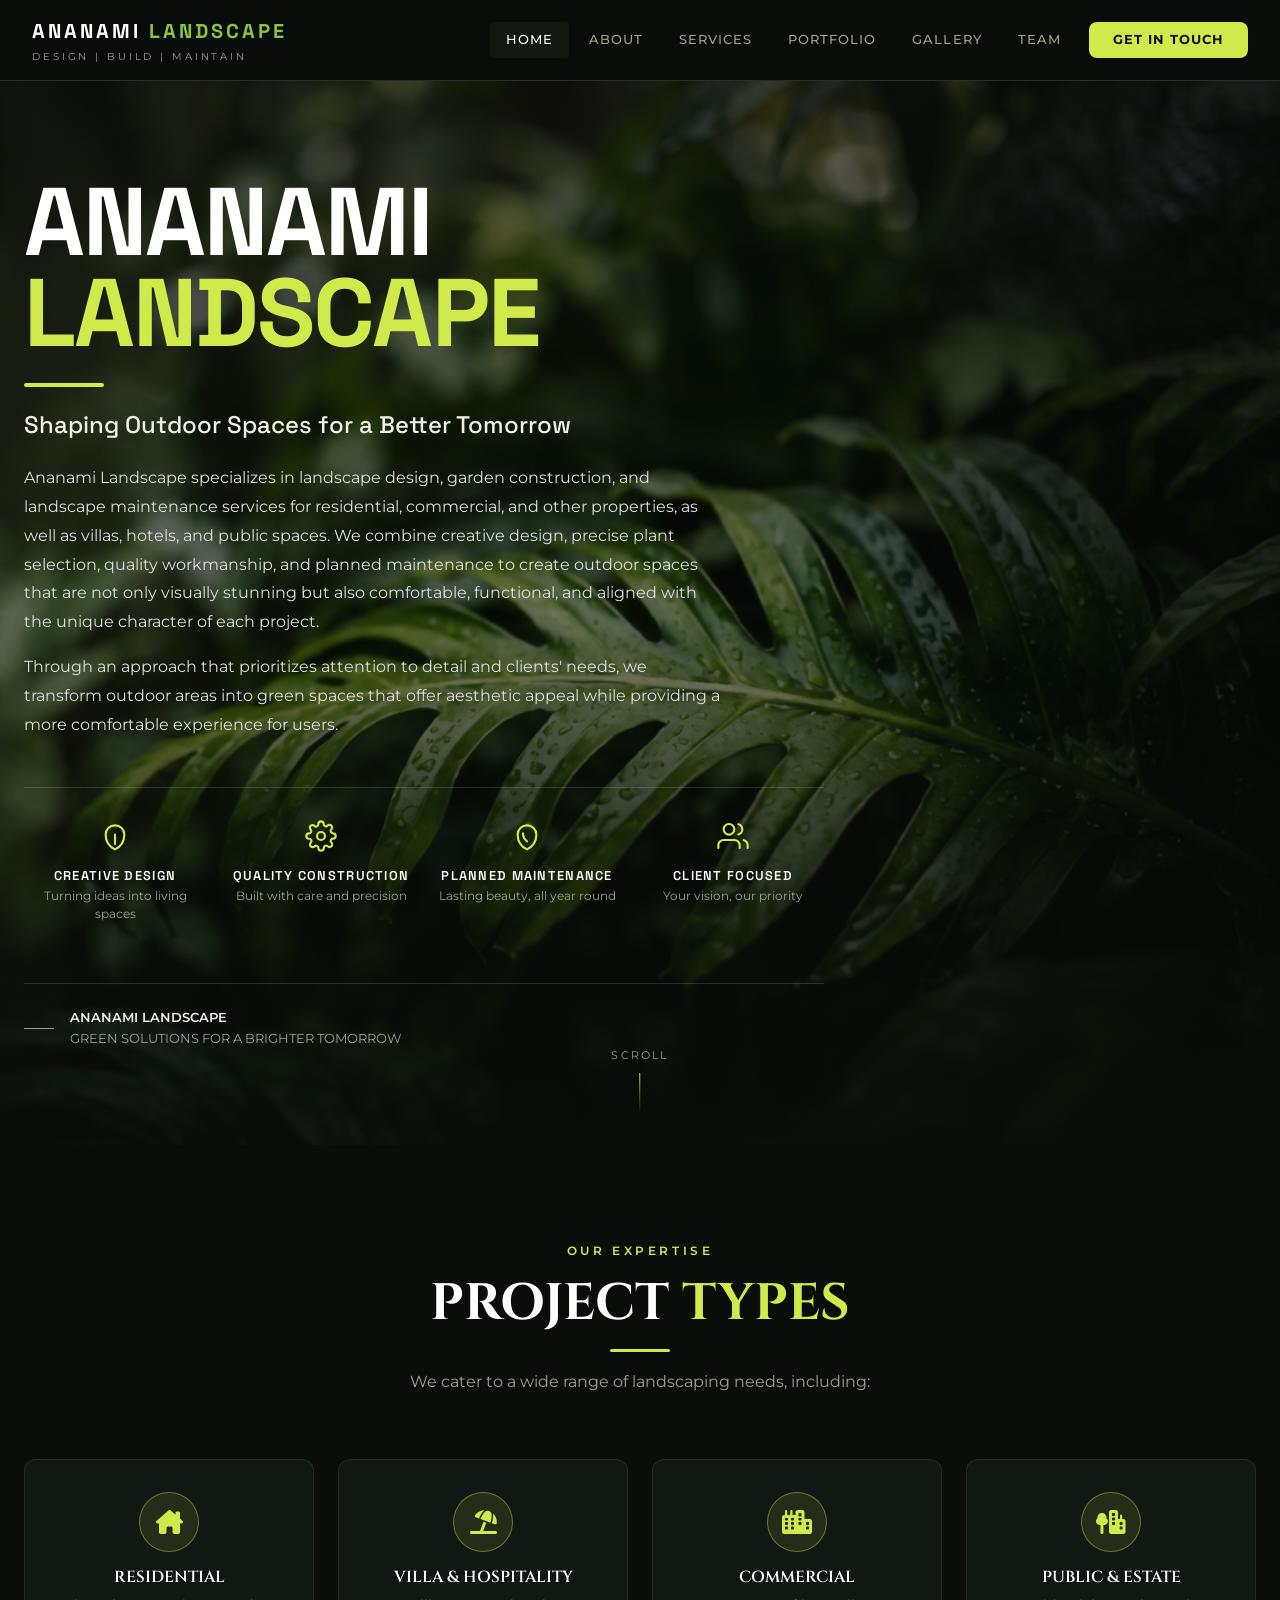
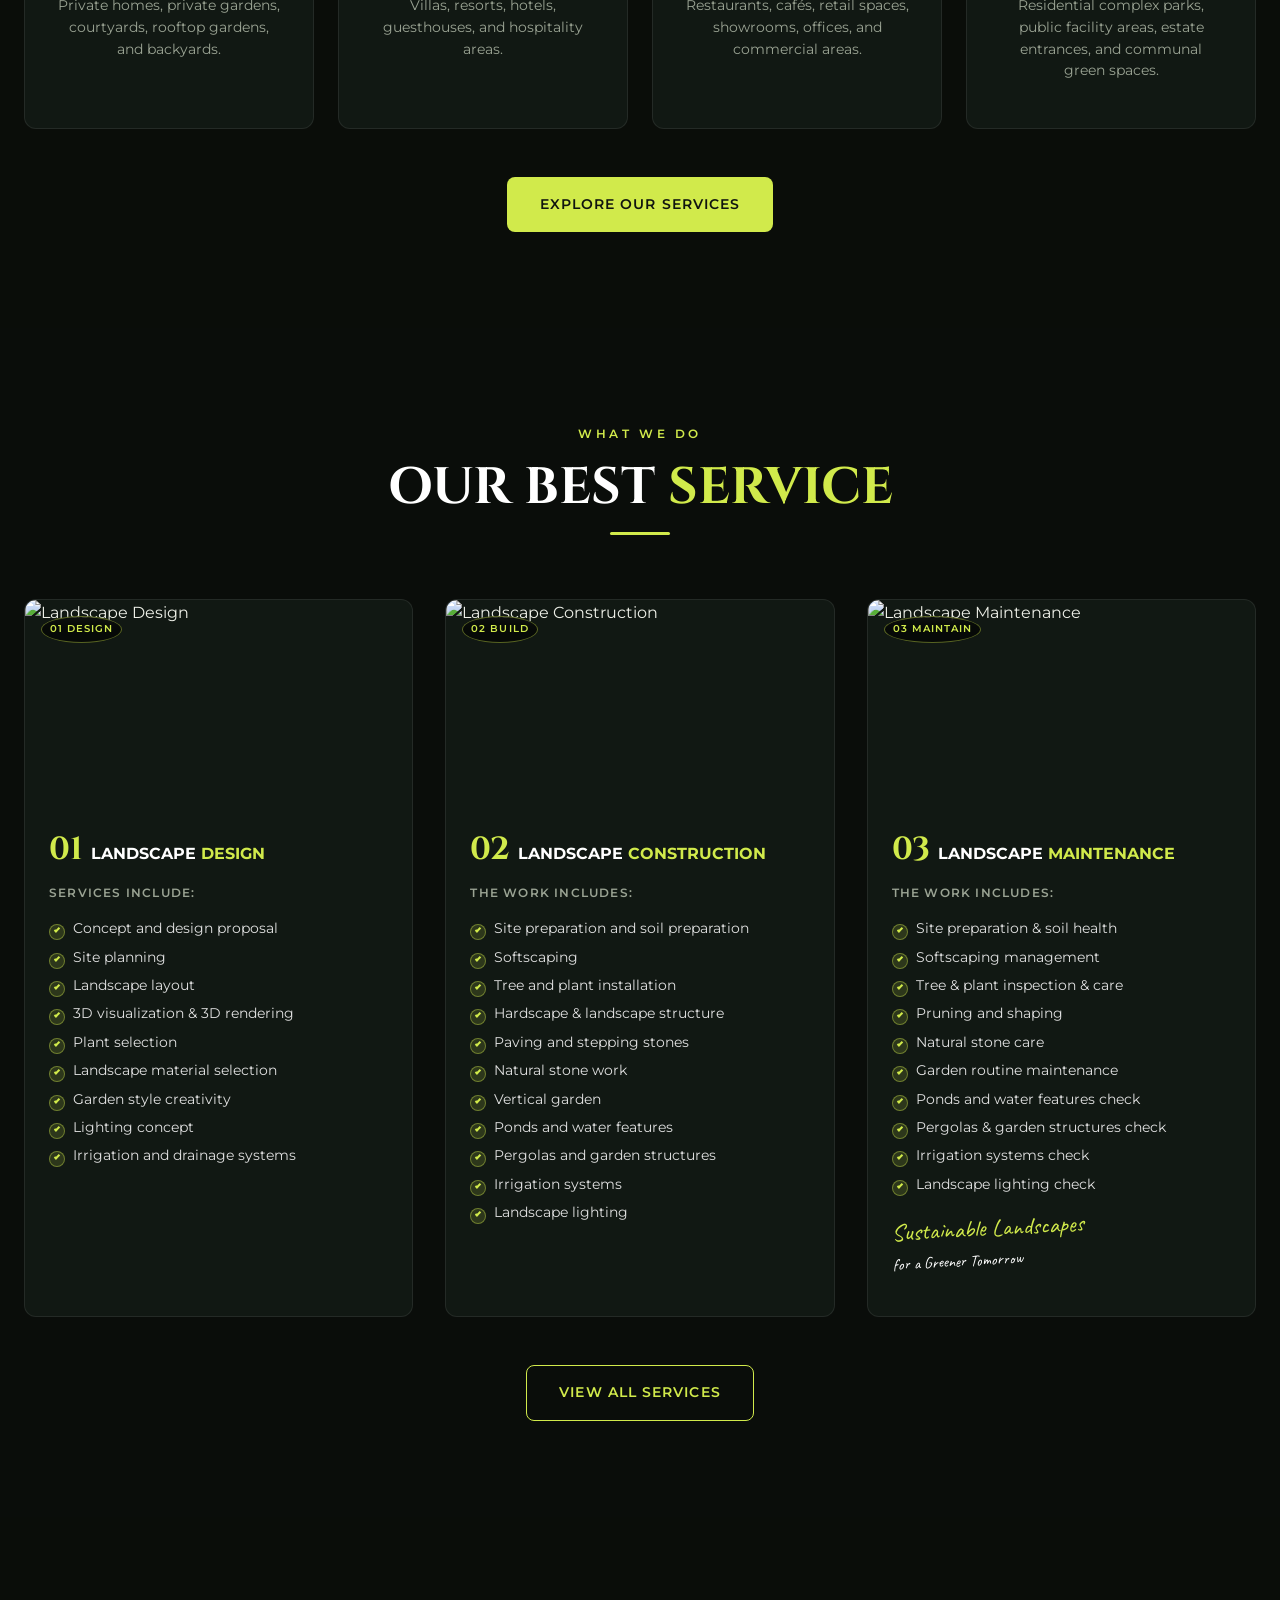
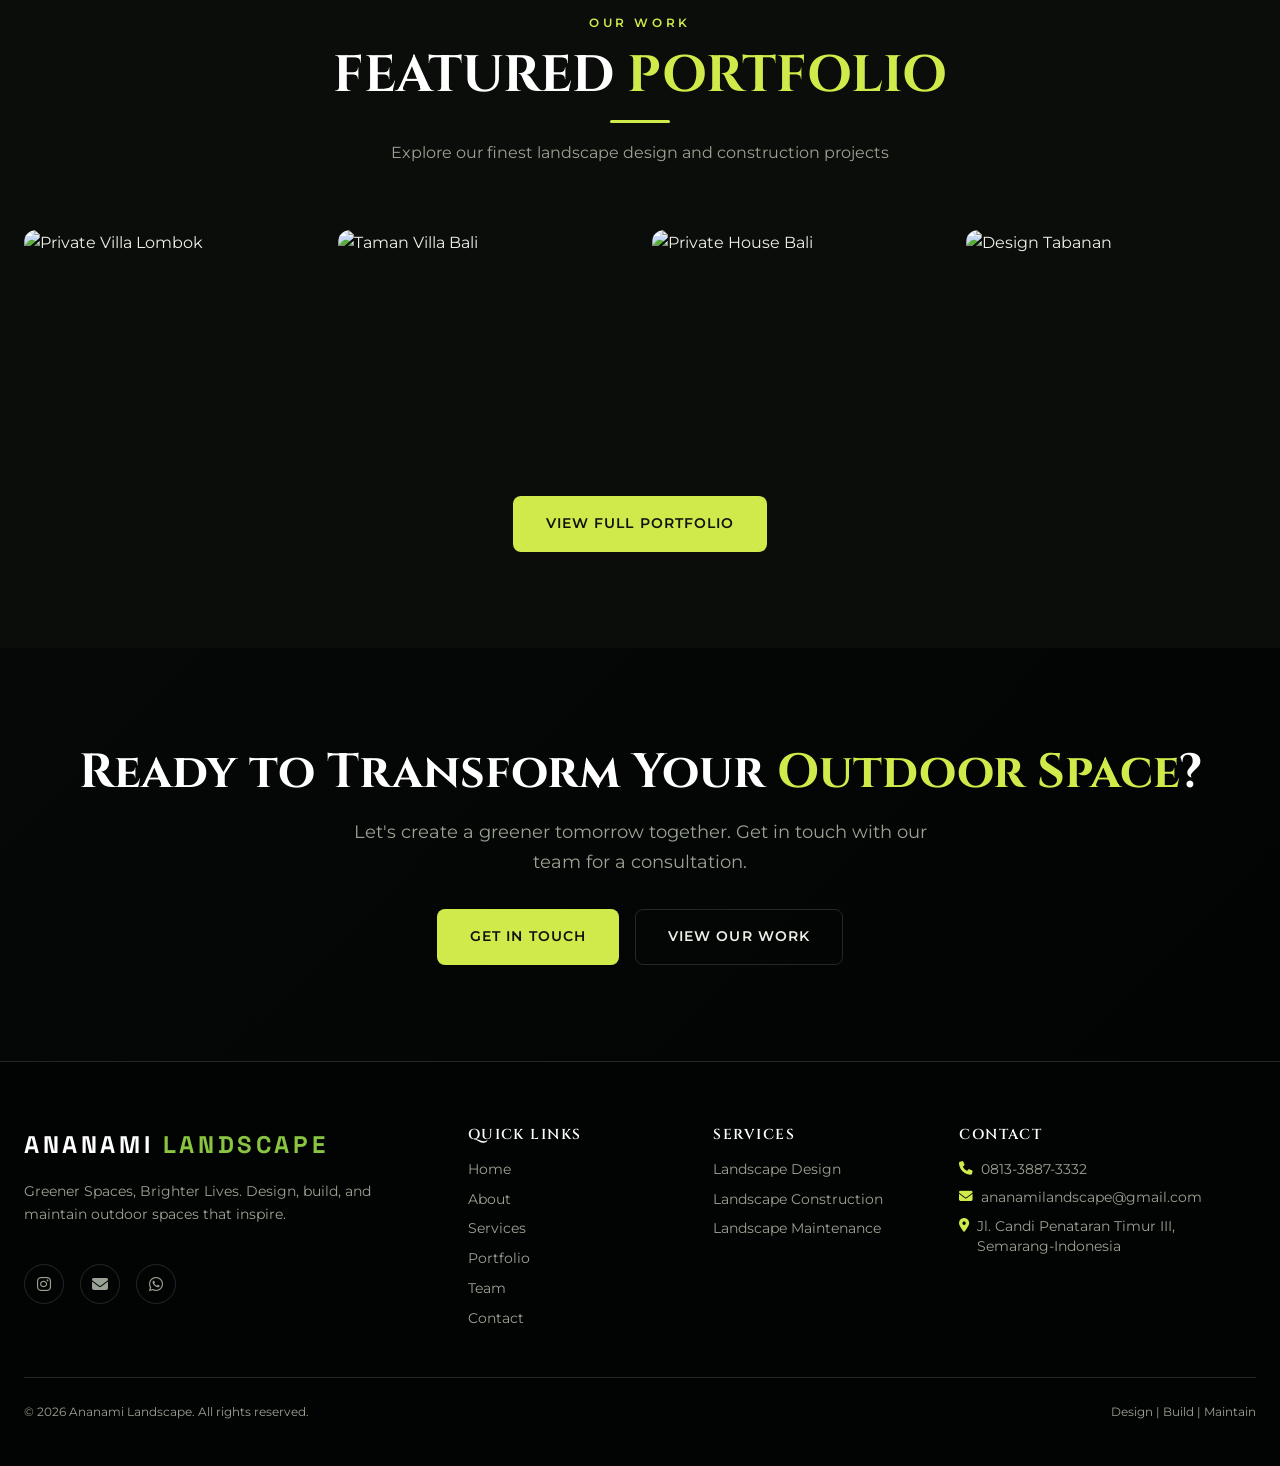
==== commit 1cc4e9f7: "hapus about tag p" ====
--- a/index.html
+++ b/index.html
@@ -115,7 +115,6 @@
 
       <div class="hero__content container">
         <div class="hero__text">
-          <p class="hero__eyebrow" data-reveal>About</p>
           <h1 class="hero__title" data-reveal>
             ANANAMI<br>
             <span class="hero__title-accent">LANDSCAPE</span>
--- a/assets/css/pages.css
+++ b/assets/css/pages.css
@@ -1306,271 +1306,333 @@
 }
 
 /* =========================================================
-   GALLERY PAGE
-   ========================================================= */
-.gallery-carousel-section {
+   GALLERY PAGE — CHAPTERED PHOTO CAROUSELS
+   ========================================================= */
+.gallery-overview {
   background: var(--bg-primary);
 }
 
-/* Carousel */
-.gallery-carousel {
+.gallery-chapters {
+  display: flex;
+  flex-wrap: wrap;
+  justify-content: center;
+  gap: var(--space-sm);
+}
+
+.gallery-chapters a {
+  display: inline-flex;
+  align-items: center;
+  gap: var(--space-sm);
+  padding: 10px 18px;
+  border: 1px solid var(--line);
+  border-radius: var(--radius-full);
+  font-size: 0.75rem;
+  font-weight: 600;
+  letter-spacing: 0.08em;
+  text-transform: uppercase;
+  color: var(--text-muted);
+  transition: all var(--transition-fast);
+}
+
+.gallery-chapters a span {
+  font-family: var(--font-display);
+  color: var(--lime-bright);
+}
+
+.gallery-chapters a:hover {
+  color: var(--text-white);
+  border-color: var(--line-lime-strong);
+  background: rgba(209, 234, 75, 0.06);
+}
+
+.gallery-block {
+  padding: var(--space-4xl) 0;
+  background: var(--bg-primary);
+  border-top: 1px solid var(--line-subtle);
+  scroll-margin-top: calc(var(--header-height) + 20px);
+}
+
+.gallery-block--alt {
+  background: var(--bg-secondary);
+}
+
+.gallery-block__head {
+  display: flex;
+  align-items: flex-end;
+  justify-content: space-between;
+  gap: var(--space-xl);
+  margin-bottom: var(--space-2xl);
+}
+
+.gallery-block__intro {
+  max-width: 680px;
+}
+
+.gallery-block__eyebrow {
+  font-family: var(--font-body);
+  font-size: 0.7rem;
+  font-weight: 600;
+  letter-spacing: 0.3em;
+  text-transform: uppercase;
+  color: var(--text-muted);
+  margin-bottom: var(--space-md);
+}
+
+.gallery-block__eyebrow span {
+  color: var(--lime-bright);
+}
+
+.gallery-block__title {
+  font-family: var(--font-display);
+  font-size: clamp(1.8rem, 3.4vw, 2.8rem);
+  font-weight: 700;
+  line-height: 1.1;
+  color: var(--text-white);
+  margin-bottom: var(--space-md);
+}
+
+.gallery-block__title span {
+  color: var(--lime-bright);
+}
+
+.gallery-block__desc {
+  font-size: 0.95rem;
+  line-height: 1.7;
+  color: var(--text-muted);
+  max-width: 600px;
+}
+
+.gallery-block__controls {
+  display: flex;
+  align-items: center;
+  gap: var(--space-sm);
+  flex-shrink: 0;
+  padding-bottom: 4px;
+}
+
+.gallery-block__counter {
+  font-family: var(--font-display);
+  font-size: 0.9rem;
+  letter-spacing: 0.1em;
+  color: var(--text-muted);
+  margin-right: var(--space-sm);
+}
+
+.gallery-block__counter b {
+  color: var(--lime-bright);
+  font-weight: 700;
+}
+
+.gallery-block__counter-sep {
+  margin: 0 4px;
+  opacity: 0.4;
+}
+
+.gallery-nav__btn {
+  width: 44px;
+  height: 44px;
+  display: grid;
+  place-items: center;
+  border: 1px solid var(--line);
+  border-radius: var(--radius-full);
+  background: transparent;
+  color: var(--text-white);
+  font-size: 0.9rem;
+  cursor: pointer;
+  transition: all var(--transition-fast);
+}
+
+.gallery-nav__btn:hover:not(:disabled) {
+  background: var(--lime-bright);
+  border-color: var(--lime-bright);
+  color: var(--text-dark);
+}
+
+.gallery-nav__btn:disabled {
+  opacity: 0.3;
+  cursor: not-allowed;
+}
+
+/* Photo carousel */
+.photo-carousel {
   position: relative;
-  overflow: hidden;
+}
+
+.photo-carousel__viewport {
+  overflow-x: auto;
+  overflow-y: hidden;
+  scroll-snap-type: x mandatory;
+  scroll-behavior: smooth;
+  scrollbar-width: none;
+  -ms-overflow-style: none;
+}
+
+.photo-carousel__viewport::-webkit-scrollbar {
+  display: none;
+}
+
+.photo-carousel__viewport:focus-visible {
+  outline: 2px solid var(--lime-bright);
+  outline-offset: 4px;
   border-radius: var(--radius-lg);
-  margin-top: var(--space-2xl);
-}
-
-.gallery-carousel__track {
-  display: flex;
-  transition: transform 0.5s cubic-bezier(0.16, 1, 0.3, 1);
-}
-
-.gallery-slide {
-  min-width: 100%;
-  width: 100%;
-  flex-shrink: 0;
-  display: grid;
-  grid-template-columns: 1.2fr 1fr;
-  gap: 0;
+}
+
+.photo-carousel__track {
+  display: flex;
+  align-items: stretch;
+  gap: var(--space-md);
+}
+
+.photo-card {
+  flex: 0 0 calc((100% - var(--space-md) * 2) / 3);
+  scroll-snap-align: start;
+  display: flex;
+  flex-direction: column;
   background: var(--bg-card);
   border: 1px solid var(--line-subtle);
   border-radius: var(--radius-lg);
   overflow: hidden;
-}
-
-.gallery-slide__image {
+  transition: border-color var(--transition-fast);
+}
+
+.photo-card:hover {
+  border-color: var(--line-lime-strong);
+}
+
+.photo-card__media {
   position: relative;
-  min-height: 400px;
+  display: block;
+  width: 100%;
+  aspect-ratio: 4 / 3;
+  padding: 0;
+  border: 0;
+  background: var(--bg-dark);
+  cursor: zoom-in;
   overflow: hidden;
 }
 
-.gallery-slide__image img {
+.photo-card__media img {
   width: 100%;
   height: 100%;
   object-fit: cover;
-  transition: transform 0.5s ease;
-}
-
-.gallery-slide:hover .gallery-slide__image img {
-  transform: scale(1.05);
-}
-
-.gallery-slide__content {
-  padding: var(--space-2xl);
-  display: flex;
-  flex-direction: column;
-  justify-content: center;
-}
-
-.gallery-slide__number {
+  transition: transform 0.6s cubic-bezier(0.16, 1, 0.3, 1);
+}
+
+.photo-card:hover .photo-card__media img {
+  transform: scale(1.06);
+}
+
+.photo-card__zoom {
+  position: absolute;
+  top: 12px;
+  right: 12px;
+  width: 36px;
+  height: 36px;
+  display: grid;
+  place-items: center;
+  border-radius: var(--radius-full);
+  background: rgba(5, 8, 6, 0.65);
+  border: 1px solid var(--line-lime-strong);
+  color: var(--lime-bright);
+  font-size: 0.8rem;
+  opacity: 0;
+  transform: translateY(-4px);
+  transition: all var(--transition-fast);
+  backdrop-filter: blur(6px);
+}
+
+.photo-card:hover .photo-card__zoom,
+.photo-card__media:focus-visible .photo-card__zoom {
+  opacity: 1;
+  transform: none;
+}
+
+.photo-card__body {
+  padding: var(--space-md) var(--space-lg) var(--space-lg);
+}
+
+.photo-card__tag {
+  display: block;
+  font-size: 0.65rem;
+  font-weight: 600;
+  letter-spacing: 0.16em;
+  text-transform: uppercase;
+  color: var(--lime-bright);
+  margin-bottom: 6px;
+}
+
+.photo-card__title {
   font-family: var(--font-display);
-  font-size: 3rem;
-  font-weight: 700;
-  color: var(--lime-bright);
-  line-height: 1;
-  margin-bottom: var(--space-md);
-  opacity: 0.8;
-}
-
-.gallery-slide__content h3 {
-  font-family: var(--font-display);
-  font-size: 1.75rem;
-  font-weight: 700;
-  color: var(--text-white);
-  margin-bottom: var(--space-sm);
-}
-
-.gallery-slide__location {
-  font-size: 0.85rem;
-  font-weight: 600;
-  letter-spacing: 0.1em;
-  text-transform: uppercase;
-  color: var(--lime-bright);
-  margin-bottom: var(--space-md);
-}
-
-.gallery-slide__desc {
-  font-size: 0.95rem;
-  line-height: 1.7;
-  color: var(--text-muted);
-  margin-bottom: var(--space-lg);
-}
-
-.gallery-slide__tags {
-  display: flex;
-  flex-wrap: wrap;
-  gap: var(--space-sm);
-}
-
-.gallery-slide__tags span {
-  display: inline-block;
-  padding: var(--space-xs) var(--space-md);
-  background: rgba(209, 234, 75, 0.1);
-  border: 1px solid var(--line-lime-strong);
-  border-radius: var(--radius-full);
-  font-size: 0.7rem;
-  font-weight: 600;
-  letter-spacing: 0.05em;
-  color: var(--lime-bright);
-  text-transform: uppercase;
-}
-
-/* Carousel Buttons */
-.gallery-carousel__btn {
-  position: absolute;
-  top: 50%;
-  transform: translateY(-50%);
-  width: 50px;
-  height: 50px;
-  display: flex;
-  align-items: center;
-  justify-content: center;
-  background: rgba(10, 13, 10, 0.8);
-  border: 1px solid var(--line-lime-strong);
-  border-radius: var(--radius-full);
-  color: var(--lime-bright);
-  font-size: 1.1rem;
-  cursor: pointer;
-  z-index: 10;
-  transition: all var(--transition-fast);
-  backdrop-filter: blur(4px);
-}
-
-.gallery-carousel__btn:hover {
+  font-size: 1.05rem;
+  font-weight: 600;
+  line-height: 1.3;
+  color: var(--text-white);
+  margin-bottom: 4px;
+}
+
+.photo-card__place {
+  font-size: 0.8rem;
+  color: var(--text-muted);
+}
+
+.photo-carousel__progress {
+  position: relative;
+  height: 3px;
+  width: 100%;
+  max-width: 240px;
+  margin: var(--space-lg) auto 0;
+  background: var(--line);
+  border-radius: 2px;
+  overflow: hidden;
+}
+
+.photo-carousel__progress span {
+  display: block;
+  height: 100%;
+  width: 33.33%;
   background: var(--lime-bright);
-  color: var(--text-dark);
-}
-
-.gallery-carousel__btn--prev {
-  left: var(--space-md);
-}
-
-.gallery-carousel__btn--next {
-  right: var(--space-md);
-}
-
-/* Carousel Indicators */
-.gallery-carousel__indicators {
-  display: flex;
-  justify-content: center;
-  gap: var(--space-sm);
-  margin-top: var(--space-lg);
-}
-
-.gallery-carousel__indicator {
-  width: 12px;
-  height: 12px;
-  border-radius: var(--radius-full);
-  background: var(--line);
-  border: none;
-  cursor: pointer;
-  transition: all var(--transition-fast);
-  padding: 0;
-}
-
-.gallery-carousel__indicator:hover {
-  background: var(--lime-dark);
-}
-
-.gallery-carousel__indicator.is-active {
-  background: var(--lime-bright);
-  transform: scale(1.3);
-}
-
-/* Gallery Grid */
-.gallery-grid-section {
-  background: var(--bg-secondary);
-}
-
-.gallery-grid {
-  display: grid;
-  grid-template-columns: repeat(4, 1fr);
-  gap: var(--space-md);
-  margin-top: var(--space-2xl);
-}
-
-.gallery-grid__item {
-  position: relative;
-  border-radius: var(--radius-md);
-  overflow: hidden;
-  aspect-ratio: 1;
-  cursor: pointer;
-}
-
-.gallery-grid__item img {
-  width: 100%;
-  height: 100%;
-  object-fit: cover;
-  transition: transform var(--transition-slow);
-}
-
-.gallery-grid__item:hover img {
-  transform: scale(1.1);
-}
-
-.gallery-grid__overlay {
-  position: absolute;
-  inset: 0;
-  display: flex;
-  flex-direction: column;
-  justify-content: flex-end;
-  padding: var(--space-md);
-  background: linear-gradient(to top, rgba(0, 0, 0, 0.85) 0%, transparent 60%);
-  opacity: 0;
-  transition: opacity var(--transition-base);
-}
-
-.gallery-grid__item:hover .gallery-grid__overlay {
-  opacity: 1;
-}
-
-.gallery-grid__overlay h4 {
-  font-family: var(--font-display);
-  font-size: 0.95rem;
-  font-weight: 600;
-  color: var(--text-white);
-  margin-bottom: 2px;
-}
-
-.gallery-grid__overlay p {
-  font-size: 0.7rem;
-  color: var(--lime-bright);
-  letter-spacing: 0.05em;
-  text-transform: uppercase;
+  border-radius: 2px;
+  transition: transform 0.2s linear, width 0.3s ease;
+  will-change: transform;
 }
 
 /* =========================================================
    RESPONSIVE — GALLERY
    ========================================================= */
+@media (max-width: 1024px) {
+  .photo-card {
+    flex-basis: calc((100% - var(--space-md)) / 2);
+  }
+}
+
 @media (max-width: 768px) {
-  .gallery-slide {
-    grid-template-columns: 1fr;
-  }
-
-  .gallery-slide__image {
-    min-height: 250px;
-  }
-
-  .gallery-slide__content {
-    padding: var(--space-lg);
-  }
-
-  .gallery-slide__number {
-    font-size: 2rem;
-  }
-
-  .gallery-slide__content h3 {
-    font-size: 1.25rem;
-  }
-
-  .gallery-grid {
-    grid-template-columns: repeat(2, 1fr);
+  .gallery-block {
+    padding: var(--space-3xl) 0;
+  }
+
+  .gallery-block__head {
+    flex-direction: column;
+    align-items: flex-start;
+    gap: var(--space-lg);
+  }
+
+  .gallery-block__controls {
+    padding-bottom: 0;
+  }
+
+  .photo-card {
+    flex-basis: 100%;
   }
 }
 
 @media (max-width: 480px) {
-  .gallery-grid {
-    grid-template-columns: 1fr;
+  .gallery-chapters a {
+    font-size: 0.68rem;
+    padding: 8px 14px;
+  }
+
+  .gallery-block__counter {
+    margin-right: var(--space-xs);
   }
 }
 
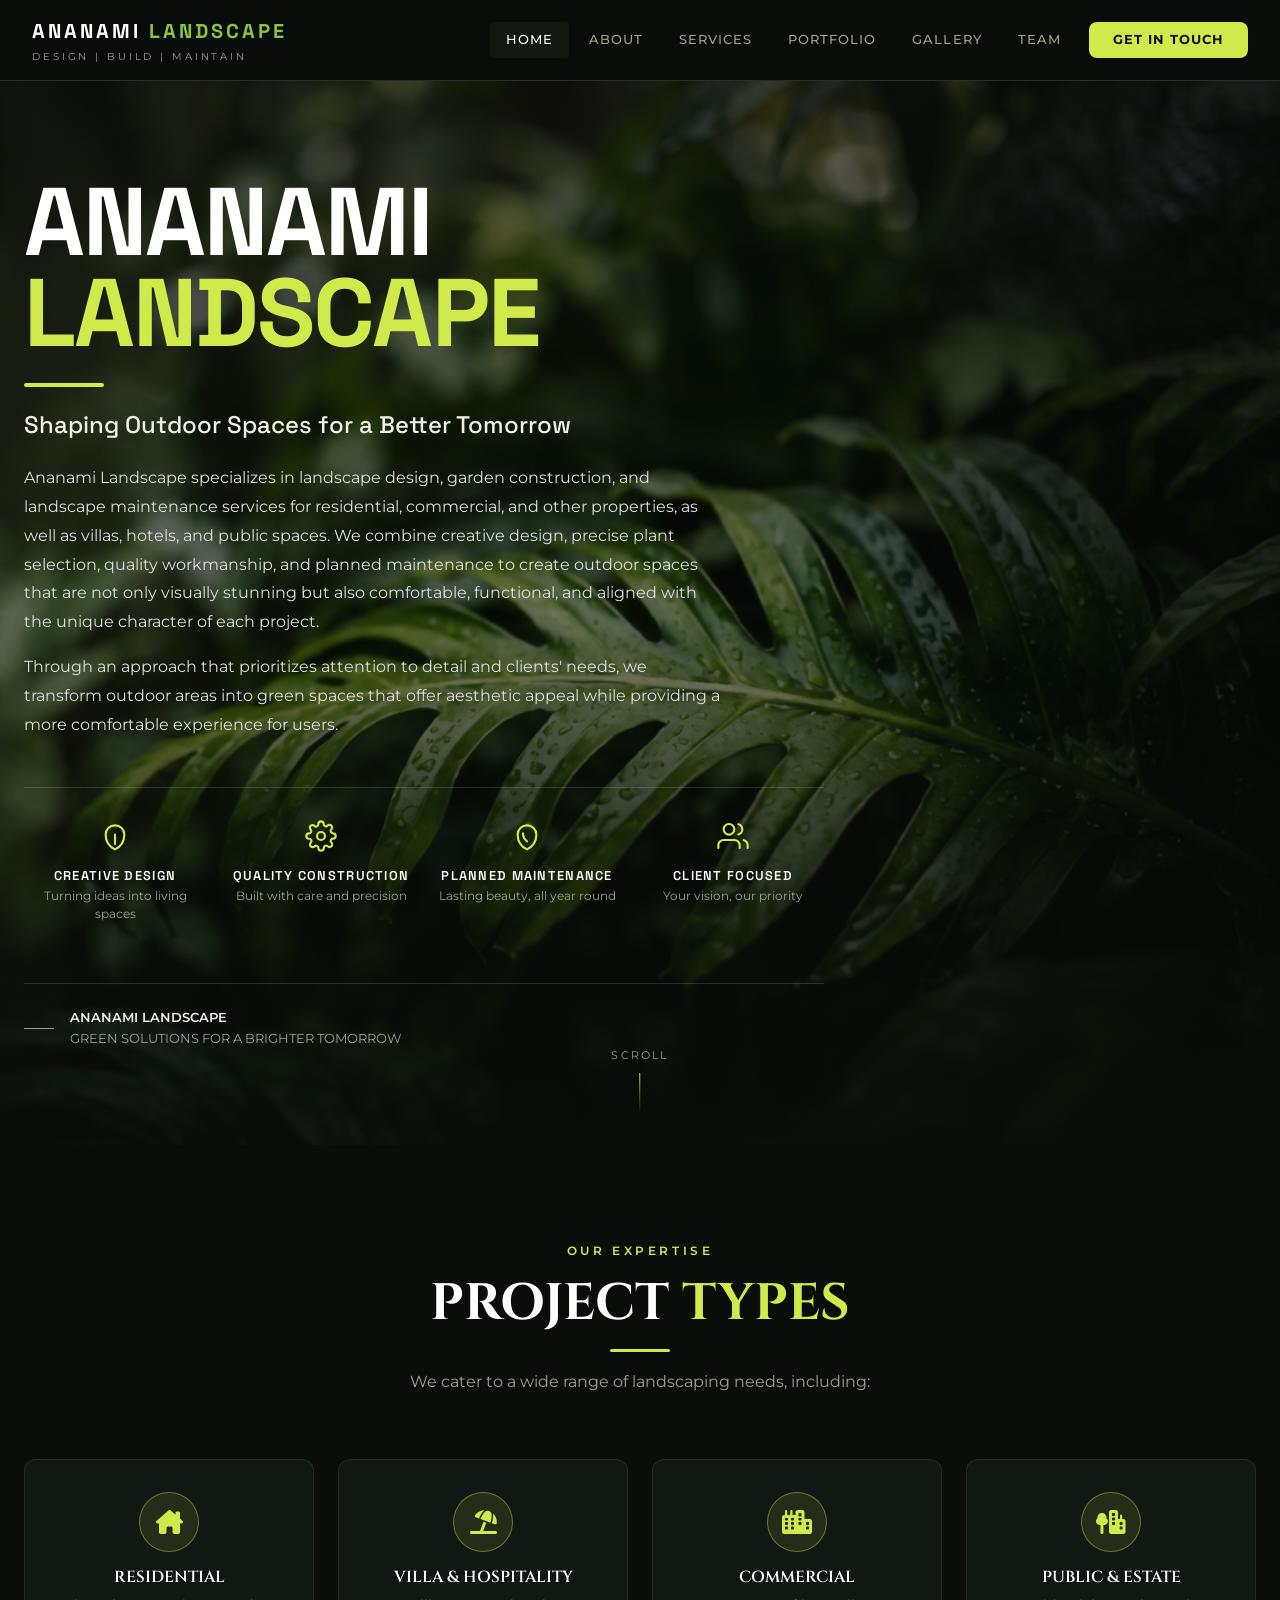
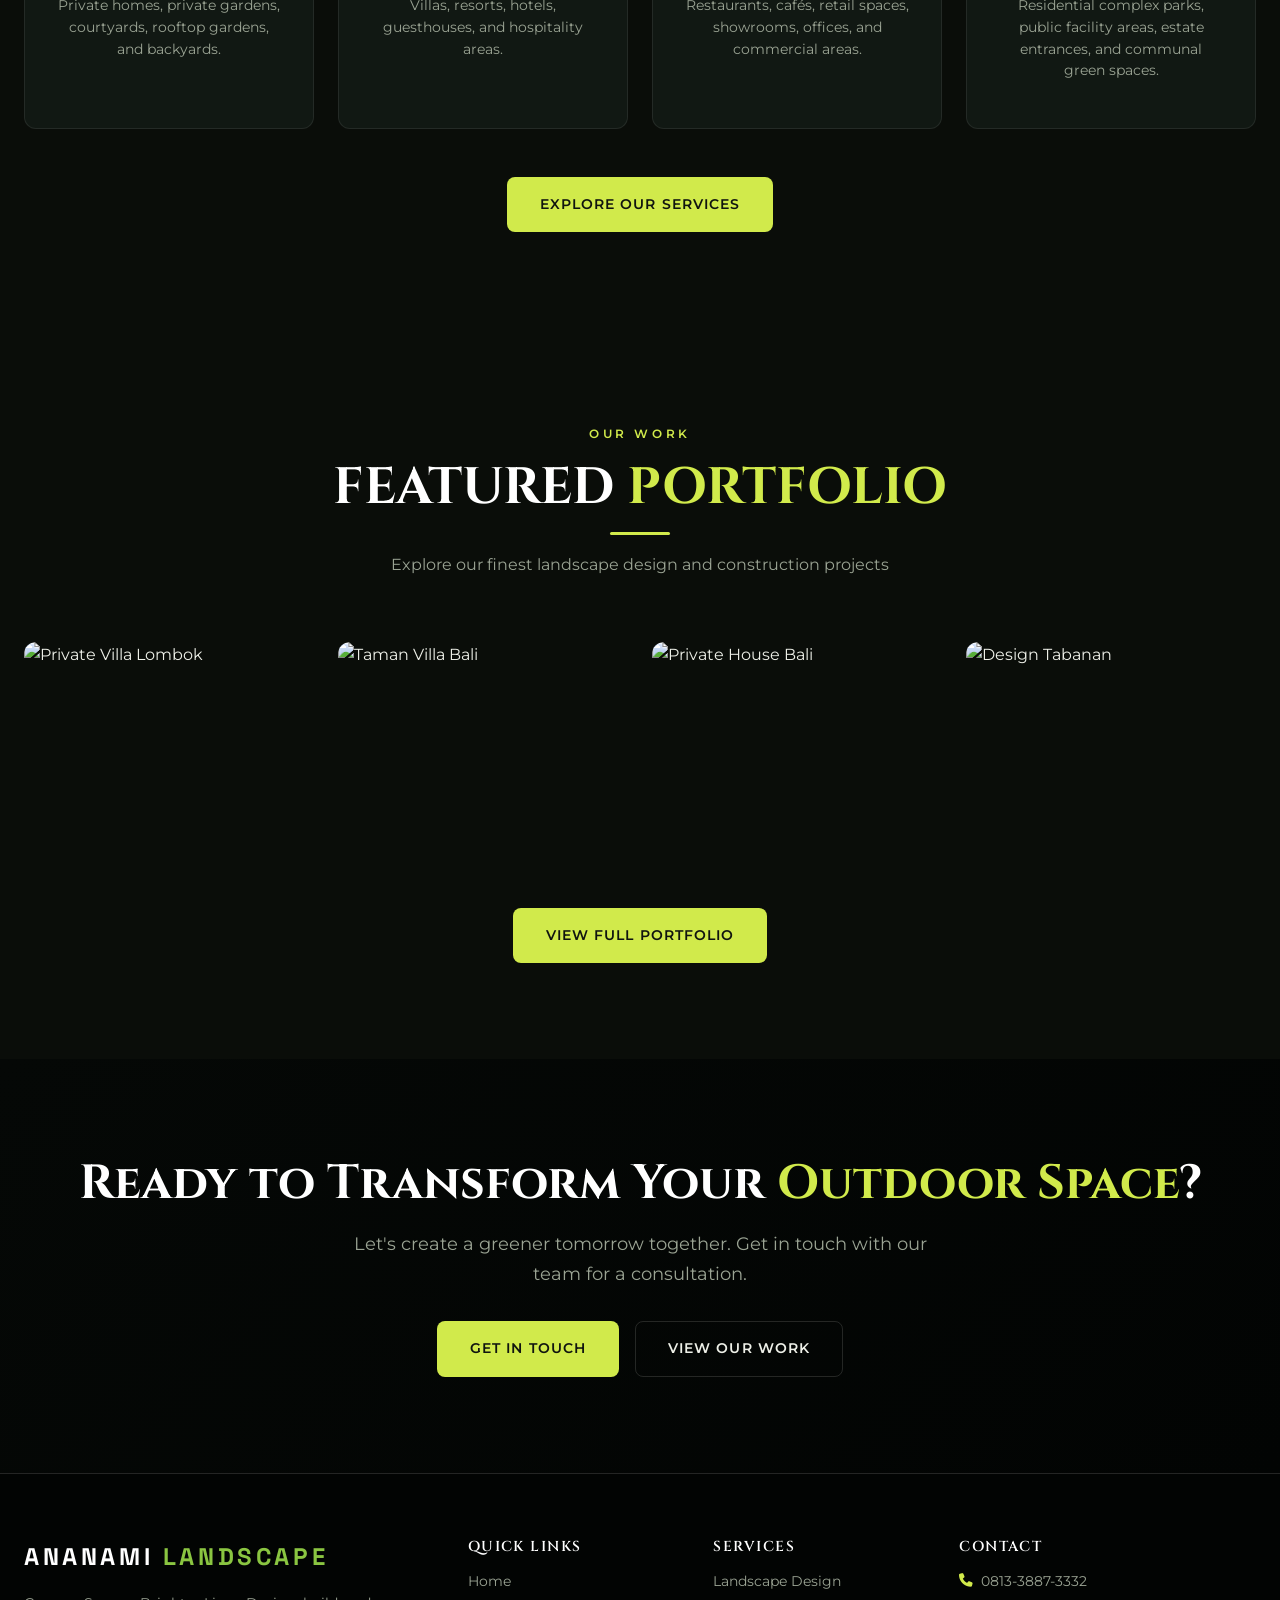
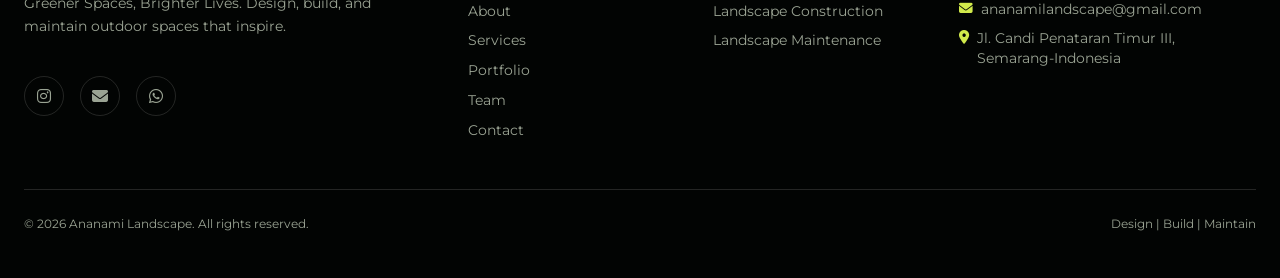
==== commit 5fa52766: "vixing service in index html" ====
--- a/index.html
+++ b/index.html
@@ -233,104 +233,6 @@
     <!-- =========================================================
        SERVICES PREVIEW (dari #p4)
        ========================================================= -->
-    <section class="section services-preview" id="services-preview">
-      <div class="container">
-        <div class="section-header">
-          <p class="section-header__eyebrow">What We Do</p>
-          <h2 class="section-header__title">OUR BEST <span>SERVICE</span></h2>
-          <div class="section-header__divider"></div>
-        </div>
-
-        <div class="services-preview__grid">
-          <!-- Service 01: Landscape Design -->
-          <article class="service-card" data-reveal>
-            <div class="service-card__image">
-              <img src="https://images.unsplash.com/photo-1585320806297-9794b3e4eeae?q=80&w=800&auto=format&fit=crop" alt="Landscape Design" loading="lazy">
-              <span class="service-card__badge">01 DESIGN</span>
-            </div>
-            <div class="service-card__body">
-              <div class="service-card__header">
-                <span class="service-card__number">01</span>
-                <h3>LANDSCAPE <span>DESIGN</span></h3>
-              </div>
-              <p class="service-card__label">Services Include:</p>
-              <ul class="service-card__list">
-                <li>Concept and design proposal</li>
-                <li>Site planning</li>
-                <li>Landscape layout</li>
-                <li>3D visualization & 3D rendering</li>
-                <li>Plant selection</li>
-                <li>Landscape material selection</li>
-                <li>Garden style creativity</li>
-                <li>Lighting concept</li>
-                <li>Irrigation and drainage systems</li>
-              </ul>
-            </div>
-          </article>
-
-          <!-- Service 02: Landscape Construction -->
-          <article class="service-card" data-reveal>
-            <div class="service-card__image">
-              <img src="https://images.unsplash.com/photo-1600585154340-be6161a56a0c?q=80&w=800&auto=format&fit=crop" alt="Landscape Construction" loading="lazy">
-              <span class="service-card__badge">02 BUILD</span>
-            </div>
-            <div class="service-card__body">
-              <div class="service-card__header">
-                <span class="service-card__number">02</span>
-                <h3>LANDSCAPE <span>CONSTRUCTION</span></h3>
-              </div>
-              <p class="service-card__label">The work includes:</p>
-              <ul class="service-card__list">
-                <li>Site preparation and soil preparation</li>
-                <li>Softscaping</li>
-                <li>Tree and plant installation</li>
-                <li>Hardscape & landscape structure</li>
-                <li>Paving and stepping stones</li>
-                <li>Natural stone work</li>
-                <li>Vertical garden</li>
-                <li>Ponds and water features</li>
-                <li>Pergolas and garden structures</li>
-                <li>Irrigation systems</li>
-                <li>Landscape lighting</li>
-              </ul>
-            </div>
-          </article>
-
-          <!-- Service 03: Landscape Maintenance -->
-          <article class="service-card" data-reveal>
-            <div class="service-card__image">
-              <img src="https://images.unsplash.com/photo-1592417817098-8f3d6ef23a28?q=80&w=800&auto=format&fit=crop" alt="Landscape Maintenance" loading="lazy">
-              <span class="service-card__badge">03 MAINTAIN</span>
-            </div>
-            <div class="service-card__body">
-              <div class="service-card__header">
-                <span class="service-card__number">03</span>
-                <h3>LANDSCAPE <span>MAINTENANCE</span></h3>
-              </div>
-              <p class="service-card__label">The work includes:</p>
-              <ul class="service-card__list">
-                <li>Site preparation & soil health</li>
-                <li>Softscaping management</li>
-                <li>Tree & plant inspection & care</li>
-                <li>Pruning and shaping</li>
-                <li>Natural stone care</li>
-                <li>Garden routine maintenance</li>
-                <li>Ponds and water features check</li>
-                <li>Pergolas & garden structures check</li>
-                <li>Irrigation systems check</li>
-                <li>Landscape lighting check</li>
-              </ul>
-              <p class="service-card__script">Sustainable Landscapes<br><span>for a Greener Tomorrow</span></p>
-            </div>
-          </article>
-        </div>
-
-        <div class="services-preview__cta" data-reveal>
-          <a href="services.html" class="btn btn--outline">View All Services</a>
-        </div>
-      </div>
-    </section>
-
     <!-- =========================================================
        PORTFOLIO PREVIEW (dari #p5-#p12)
        ========================================================= -->
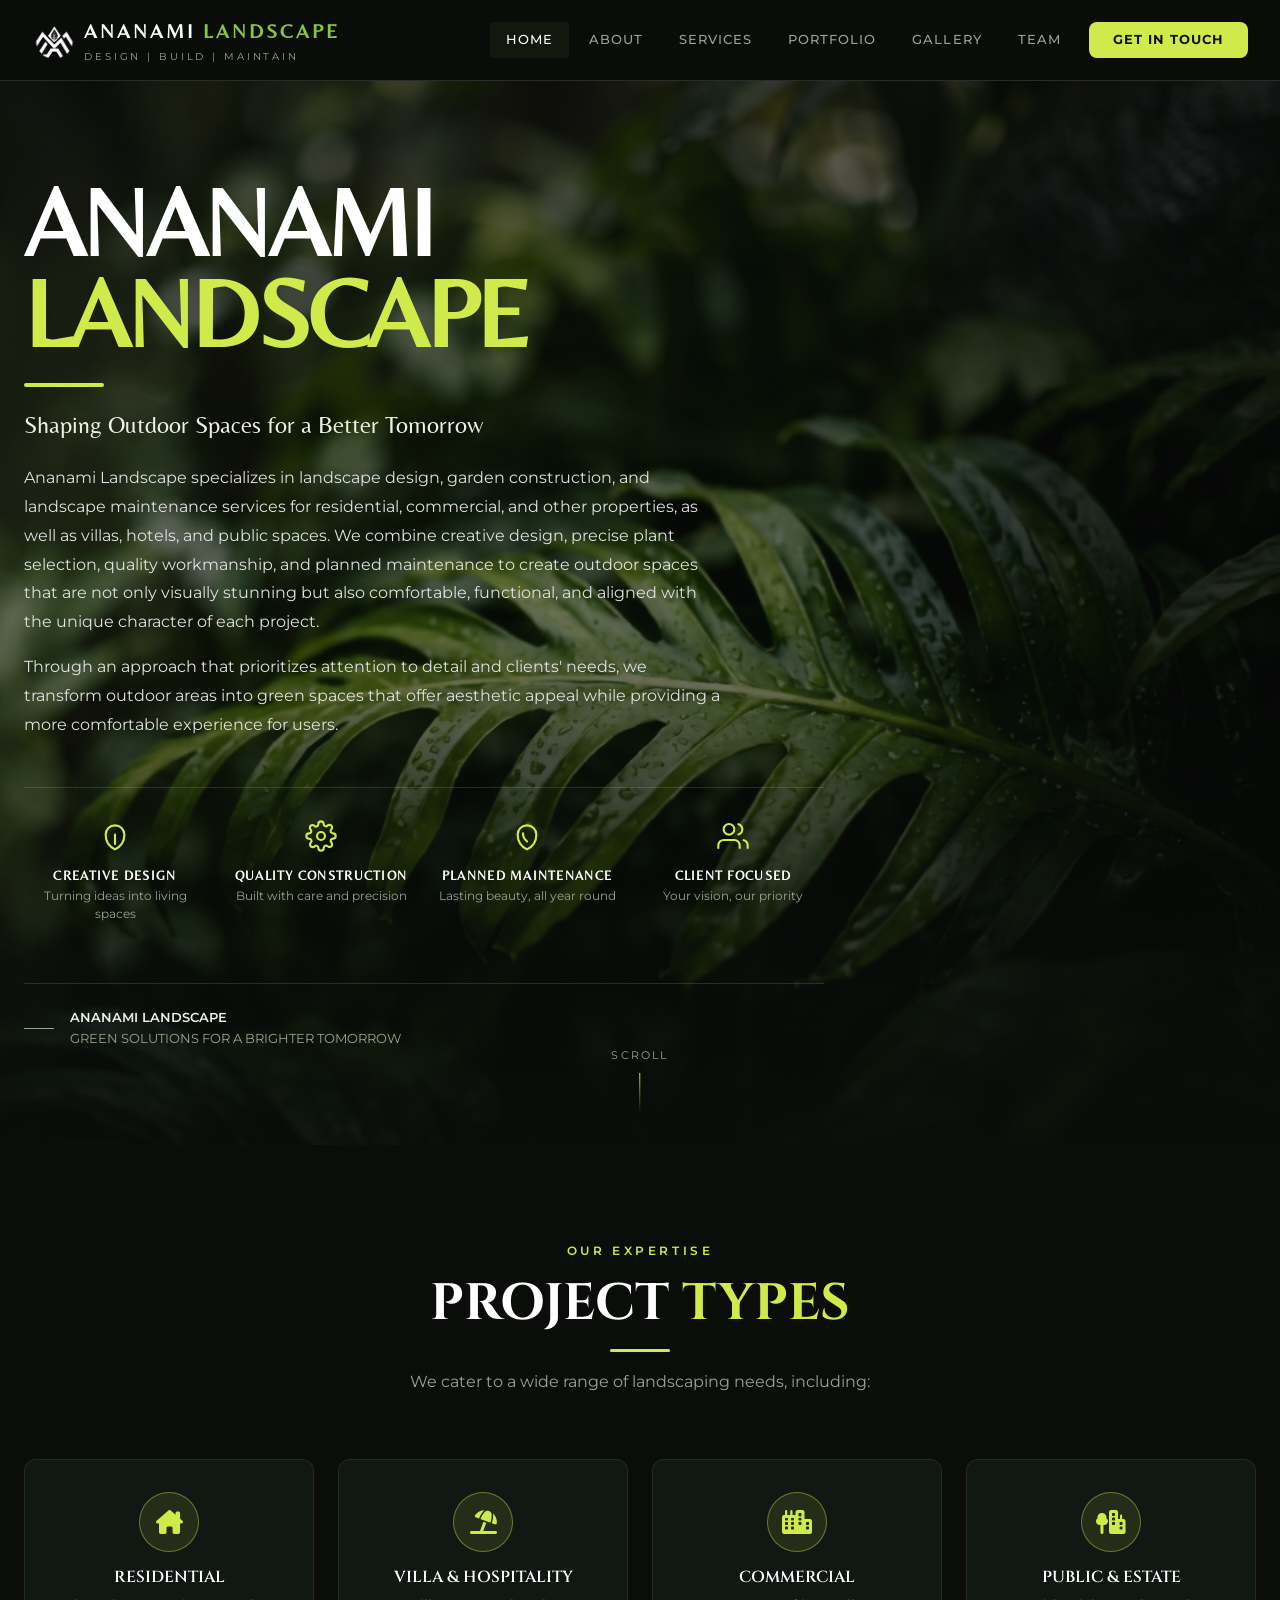
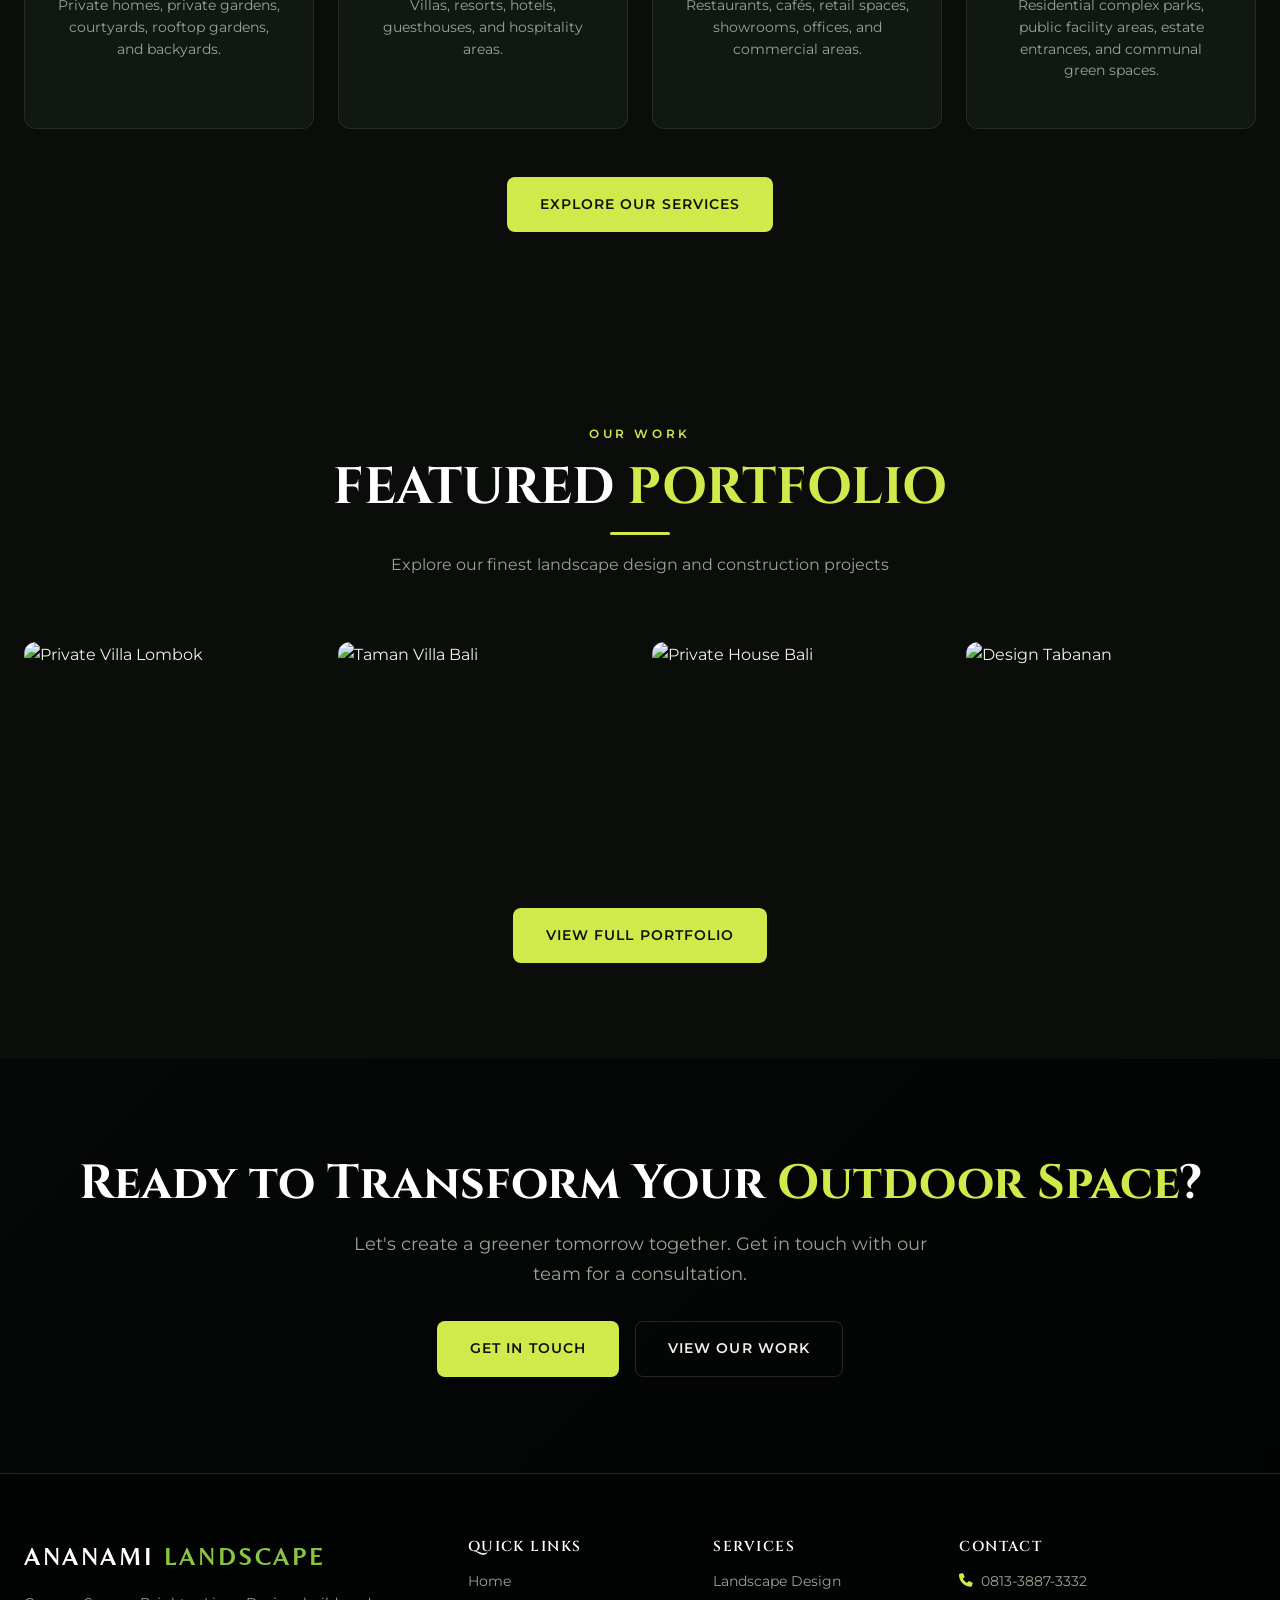
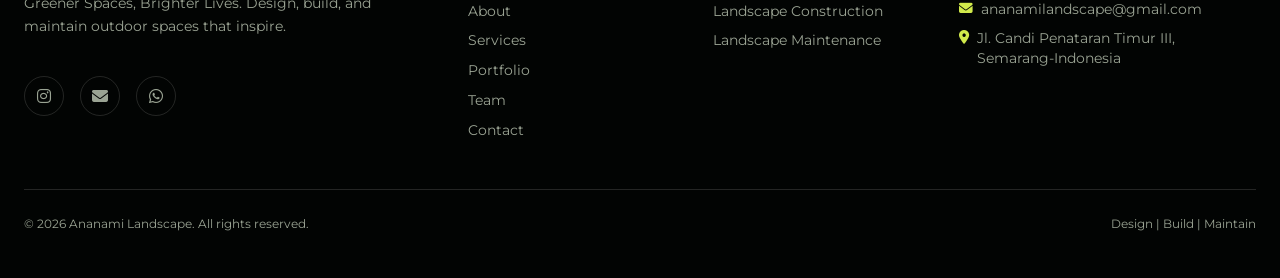
==== commit 147d4287: "fixing font" ====
--- a/index.html
+++ b/index.html
@@ -21,7 +21,10 @@
   <meta name="twitter:image" content="https://images.unsplash.com/photo-1580587771525-78b9dba3b914?auto=format&fit=crop&w=1200&q=80">
 
   <!-- Favicon -->
-  <link rel="icon" type="image/svg+xml" href="assets/images/favicon.svg">
+  <link rel="icon" href="favicon.ico?v=3" sizes="any">
+  <link rel="icon" type="image/png" sizes="32x32" href="assets/images/favicon-32.png?v=3">
+  <link rel="icon" type="image/png" sizes="192x192" href="assets/images/favicon.png?v=3">
+  <link rel="apple-touch-icon" sizes="180x180" href="assets/images/apple-touch-icon.png?v=3">
 
   <!-- Structured Data: Organization -->
   <script type="application/ld+json">
@@ -54,8 +57,8 @@
   <!-- Fonts -->
   <link rel="preconnect" href="https://fonts.googleapis.com">
   <link rel="preconnect" href="https://fonts.gstatic.com" crossorigin>
-  <link href="https://fonts.googleapis.com/css2?family=Alex+Brush&family=Caveat:wght@600;700&family=Cinzel:wght@400;600;700;800&family=Inter:wght@300;400;500;600&family=Montserrat:wght@300;400;500;600;700&family=Playfair+Display:ital,wght@0,400;0,600;0,700;1,400&family=Plus+Jakarta+Sans:wght@300;400;500;600;700&family=Space+Grotesk:wght@400;500;600;700&display=swap" rel="stylesheet" media="print" onload="this.media='all'">
-  <noscript><link href="https://fonts.googleapis.com/css2?family=Alex+Brush&family=Caveat:wght@600;700&family=Cinzel:wght@400;600;700;800&family=Inter:wght@300;400;500;600&family=Montserrat:wght@300;400;500;600;700&family=Playfair+Display:ital,wght@0,400;0,600;0,700;1,400&family=Plus+Jakarta+Sans:wght@300;400;500;600;700&family=Space+Grotesk:wght@400;500;600;700&display=swap" rel="stylesheet"></noscript>
+  <link href="https://fonts.googleapis.com/css2?family=Alex+Brush&family=Belleza&family=Caveat:wght@600;700&family=Cinzel:wght@400;600;700;800&family=Inter:wght@300;400;500;600&family=Montserrat:wght@300;400;500;600;700&family=Playfair+Display:ital,wght@0,400;0,600;0,700;1,400&family=Plus+Jakarta+Sans:wght@300;400;500;600;700&family=Space+Grotesk:wght@400;500;600;700&display=swap" rel="stylesheet" media="print" onload="this.media='all'">
+  <noscript><link href="https://fonts.googleapis.com/css2?family=Alex+Brush&family=Belleza&family=Caveat:wght@600;700&family=Cinzel:wght@400;600;700;800&family=Inter:wght@300;400;500;600&family=Montserrat:wght@300;400;500;600;700&family=Playfair+Display:ital,wght@0,400;0,600;0,700;1,400&family=Plus+Jakarta+Sans:wght@300;400;500;600;700&family=Space+Grotesk:wght@400;500;600;700&display=swap" rel="stylesheet"></noscript>
 
   <!-- Font Awesome -->
   <link rel="stylesheet" href="https://cdnjs.cloudflare.com/ajax/libs/font-awesome/6.4.0/css/all.min.css">
@@ -76,8 +79,11 @@
   <header class="site-header" id="siteHeader">
     <div class="site-header__inner">
       <a href="index.html" class="site-logo">
-        <span class="site-logo__brand">ANANAMI <span>LANDSCAPE</span></span>
-        <span class="site-logo__tagline">Design | Build | Maintain</span>
+        <img src="assets/images/logo-mark.png" alt="Ananami Landscape logo" class="site-logo__mark" width="44" height="44">
+        <span class="site-logo__text">
+          <span class="site-logo__brand">ANANAMI <span>LANDSCAPE</span></span>
+          <span class="site-logo__tagline">Design | Build | Maintain</span>
+        </span>
       </a>
 
       <nav class="site-nav" id="siteNav" aria-label="Main navigation">
--- a/assets/css/tokens.css
+++ b/assets/css/tokens.css
@@ -39,7 +39,7 @@
   /* ---------- Font: Display / Heading ---------- */
   --font-display: 'Cinzel', serif;
   --font-heading: 'Playfair Display', serif;
-  --font-brand: 'Space Grotesk', sans-serif;
+  --font-brand: 'Belleza', 'Optima', sans-serif;
 
   /* ---------- Font: Body ---------- */
   --font-body: 'Montserrat', sans-serif;
--- a/assets/css/components.css
+++ b/assets/css/components.css
@@ -36,9 +36,24 @@
 /* Logo */
 .site-logo {
   display: flex;
+  flex-direction: row;
+  align-items: center;
+  gap: var(--space-sm);
+  flex-shrink: 0;
+}
+
+.site-logo__mark {
+  display: block;
+  width: 44px;
+  height: 44px;
+  object-fit: contain;
+  flex-shrink: 0;
+}
+
+.site-logo__text {
+  display: flex;
   flex-direction: column;
   gap: 2px;
-  flex-shrink: 0;
 }
 
 .site-logo__brand {
